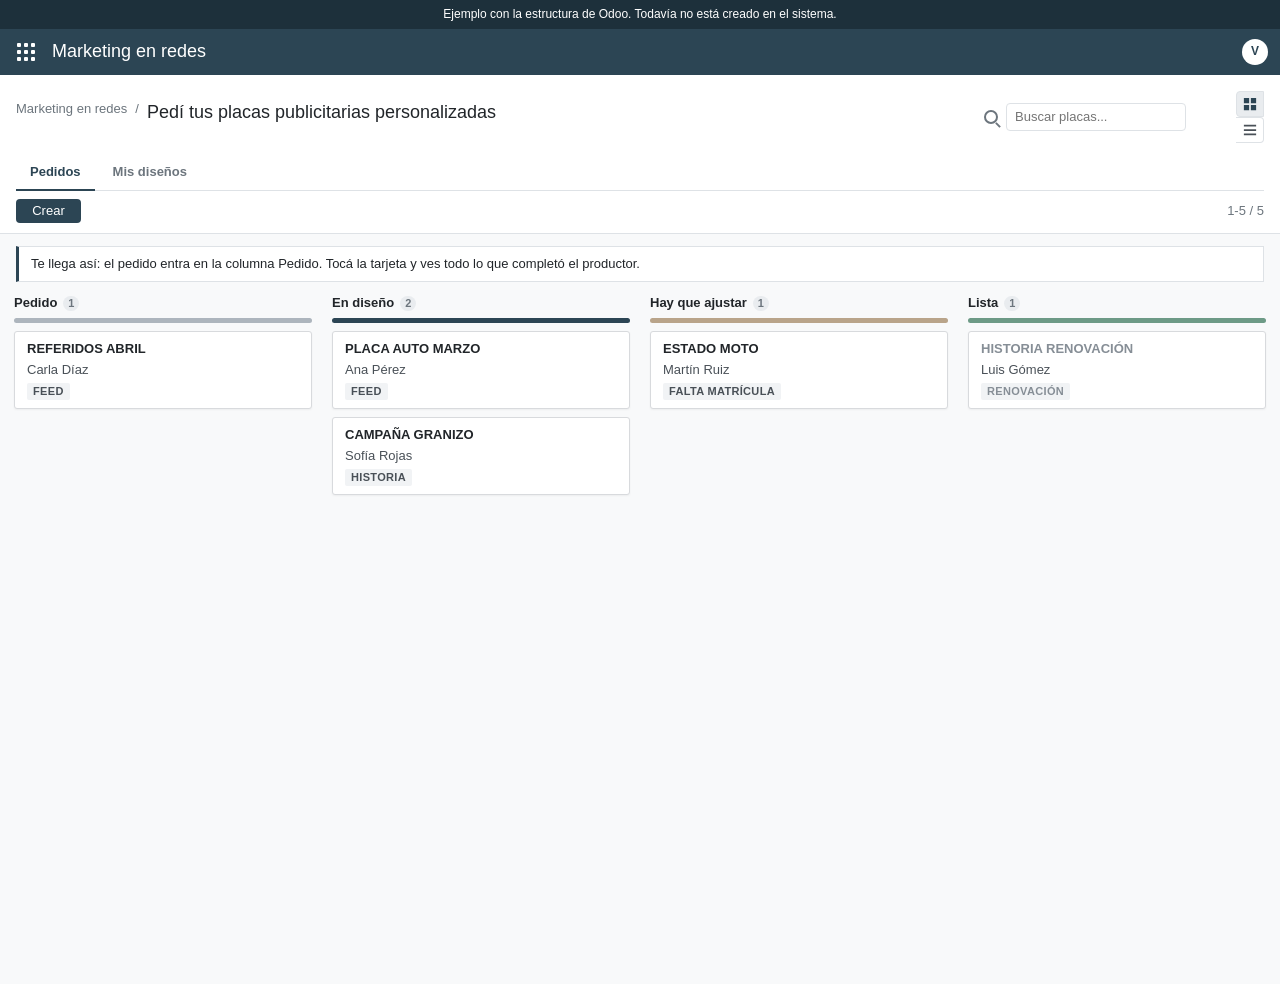
==== index.html @ d7e1f1b5 "Permite buscar una palabra y ver las placas de ese seguro." ====
<!DOCTYPE html>
<html lang="es">
<head>
  <meta charset="utf-8">
  <meta name="viewport" content="width=device-width, initial-scale=1">
  <title>Pedí tus placas publicitarias personalizadas</title>
  <meta name="description" content="Ejemplo de Marketing en redes con la estructura de Odoo.">
  <meta name="theme-color" content="#2c4554">
  <link rel="stylesheet" href="styles.css">
</head>
<body>
  <p class="example-note">Ejemplo con la estructura de Odoo. Todavía no está creado en el sistema.</p>

  <div class="o_web_client">
    <header class="o_main_navbar">
      <button type="button" class="o_menu_toggle" aria-label="Aplicaciones">
        <i></i><i></i><i></i><i></i><i></i><i></i><i></i><i></i><i></i>
      </button>
      <span class="o_menu_brand">Marketing en redes</span>
      <span class="o_navbar_spacer"></span>
      <span class="o_user" title="Victoria Quiroga">V</span>
    </header>

    <div class="o_action_manager">
      <div class="o_action o_view_controller">
        <div class="o_control_panel">
          <div class="o_cp_top">
            <ol class="breadcrumb">
              <li>Marketing en redes</li>
              <li class="active" id="breadcrumb-actual">Pedí tus placas publicitarias personalizadas</li>
            </ol>
            <div class="o_cp_searchview" id="busqueda">
              <span class="o_search_icon" aria-hidden="true"></span>
              <input type="search" id="buscar" placeholder="Buscar placas..." aria-label="Buscar placas">
              <div class="o_cp_switch_buttons" id="vistas" role="tablist" aria-label="Vistas">
                <button type="button" class="is-active" id="ver-kanban" aria-label="Kanban" title="Kanban">
                  <svg viewBox="0 0 16 16" aria-hidden="true"><path d="M1 1h6v6H1zM9 1h6v6H9zM1 9h6v6H1zM9 9h6v6H9z"/></svg>
                </button>
                <button type="button" id="ver-lista" aria-label="Lista" title="Lista">
                  <svg viewBox="0 0 16 16" aria-hidden="true"><path d="M1 2h14v2H1zM1 7h14v2H1zM1 12h14v2H1z"/></svg>
                </button>
              </div>
            </div>
          </div>
          <div class="o_cp_tabs" role="tablist" aria-label="Secciones">
            <button type="button" class="is-active" id="pestana-pedidos" role="tab" aria-selected="true">Pedidos</button>
            <button type="button" id="pestana-disenos" role="tab" aria-selected="false">Mis diseños</button>
          </div>
          <div class="o_cp_bottom">
            <div class="o_cp_bottom_left">
              <div class="o_cp_buttons">
                <button type="button" class="btn btn-primary o-kanban-button-new" id="crear" accesskey="c" title="Crear registro">Crear</button>
                <button type="button" class="btn btn-primary" id="subir" hidden>Subir imagen</button>
                <input type="file" id="archivo-diseno" accept="image/*" multiple hidden>
                <button type="button" class="btn btn-primary" id="guardar" hidden disabled>Guardar</button>
                <button type="button" class="btn btn-primary" id="tomar" hidden>Tomar pedido</button>
                <button type="button" class="btn btn-primary" id="a-lista" hidden>Pasar a lista</button>
                <button type="button" class="btn btn-secondary" id="a-ajustar" hidden>Hay que ajustar</button>
                <button type="button" class="btn btn-secondary" id="a-diseno" hidden>Volver a En diseño</button>
                <button type="button" class="btn btn-secondary" id="volver" hidden>Volver</button>
                <button type="button" class="btn btn-secondary" id="descartar" hidden>Descartar</button>
              </div>
            </div>
            <div class="o_cp_pager" id="pager">1-5 / 5</div>
          </div>
        </div>

        <div class="o_content">
          <p class="llegada" id="aviso">Te llega así: el pedido entra en la columna Pedido. Tocá la tarjeta y ves todo lo que completó el productor.</p>
          <div class="o_kanban_view o_kanban_small_column o_kanban_grouped" id="tablero">
            <section class="o_kanban_group">
              <header class="o_kanban_header">
                <div class="o_column_title">Pedido <span class="o_kanban_counter" data-count="pedido">1</span></div>
                <div class="o_kanban_progressbar" aria-hidden="true"><i class="is-todo"></i></div>
              </header>
              <div class="o_kanban_column_content" id="col-pedido">
                <article class="oe_kanban_color_0 oe_kanban_card oe_kanban_global_click o_kanban_record" tabindex="0" data-estado="Pedido">
                  <strong class="o_kanban_record_title">Referidos abril</strong>
                  <span class="o_kanban_record_subtitle">Carla Díaz</span>
                  <span class="badge">Feed</span>
                </article>
              </div>
            </section>

            <section class="o_kanban_group">
              <header class="o_kanban_header">
                <div class="o_column_title">En diseño <span class="o_kanban_counter">2</span></div>
                <div class="o_kanban_progressbar" aria-hidden="true"><i class="is-doing"></i></div>
              </header>
              <div class="o_kanban_column_content" id="col-diseno">
                <article class="oe_kanban_color_0 oe_kanban_card oe_kanban_global_click o_kanban_record" tabindex="0" data-estado="En diseño">
                  <strong class="o_kanban_record_title">Placa auto marzo</strong>
                  <span class="o_kanban_record_subtitle">Ana Pérez</span>
                  <span class="badge">Feed</span>
                </article>
                <article class="oe_kanban_color_0 oe_kanban_card oe_kanban_global_click o_kanban_record" tabindex="0" data-estado="En diseño">
                  <strong class="o_kanban_record_title">Campaña granizo</strong>
                  <span class="o_kanban_record_subtitle">Sofía Rojas</span>
                  <span class="badge">Historia</span>
                </article>
              </div>
            </section>

            <section class="o_kanban_group">
              <header class="o_kanban_header">
                <div class="o_column_title">Hay que ajustar <span class="o_kanban_counter">1</span></div>
                <div class="o_kanban_progressbar" aria-hidden="true"><i class="is-wait"></i></div>
              </header>
              <div class="o_kanban_column_content" id="col-ajustar">
                <article class="oe_kanban_color_0 oe_kanban_card oe_kanban_global_click o_kanban_record" tabindex="0" data-estado="Hay que ajustar">
                  <strong class="o_kanban_record_title">Estado moto</strong>
                  <span class="o_kanban_record_subtitle">Martín Ruiz</span>
                  <span class="badge">Falta matrícula</span>
                </article>
              </div>
            </section>

            <section class="o_kanban_group">
              <header class="o_kanban_header">
                <div class="o_column_title">Lista <span class="o_kanban_counter">1</span></div>
                <div class="o_kanban_progressbar" aria-hidden="true"><i class="is-done"></i></div>
              </header>
              <div class="o_kanban_column_content" id="col-lista">
                <article class="oe_kanban_color_0 oe_kanban_card oe_kanban_global_click o_kanban_record oe_kanban_card_muted" tabindex="0" data-estado="Lista">
                  <strong class="o_kanban_record_title">Historia renovación</strong>
                  <span class="o_kanban_record_subtitle">Luis Gómez</span>
                  <span class="badge">Renovación</span>
                </article>
              </div>
            </section>
          </div>

          <div class="o_list_view" id="lista" hidden>
            <table>
              <thead>
                <tr>
                  <th>Placa</th>
                  <th>Productor</th>
                  <th>Detalle</th>
                  <th>Estado</th>
                </tr>
              </thead>
              <tbody id="lista-cuerpo"></tbody>
            </table>
          </div>

          <article class="o_form_view" id="recibido" hidden>
            <div class="o_form_sheet_bg">
              <div class="o_form_statusbar" id="recibido-estado">
                <span data-paso="Pedido">Pedido</span>
                <span data-paso="En diseño">En diseño</span>
                <span data-paso="Hay que ajustar">Hay que ajustar</span>
                <span data-paso="Lista">Lista</span>
              </div>
              <div class="o_form_sheet">
                <p class="oe_kicker">Te llegó este pedido</p>
                <h1 class="oe_title" id="recibido-titulo"></h1>
                <p class="llegada-nota" id="recibido-nota"></p>
                <dl class="brief" id="recibido-datos"></dl>
              </div>
              <div class="o_chatter">
                <strong>Comunicate al privado</strong>
                <p>Victoria Quiroga, Community Manager. Celular: +54 9 261 217-4132.</p>
                <a class="btn btn-whatsapp" href="https://wa.me/5492612174132?text=Hola%20Victoria%2C%20te%20escribo%20por%20una%20placa%20publicitaria." target="_blank" rel="noopener">Escribir por WhatsApp</a>
              </div>
            </div>
          </article>

          <form class="o_form_view" id="cuestionario" hidden>
            <div class="o_form_sheet_bg">
              <div class="o_form_statusbar">
                <span class="is-current">Pedido</span>
                <span>En diseño</span>
                <span>Hay que ajustar</span>
                <span>Lista</span>
              </div>
              <div class="o_form_sheet">
                <p class="oe_kicker">Nuevo</p>
                <h1 class="oe_title">Pedí tus placas publicitarias personalizadas</h1>
                <div class="pedido-layout">
                  <div class="pedido-preguntas o_group" id="pasos-previos">
                    <div class="paso" id="paso-nombre">
                      <label>
                        ¿Cómo te llamás?
                        <input name="nombre" type="text" class="o_input" placeholder="Nombre y apellido">
                      </label>
                    </div>
                    <div class="paso" id="paso-camino" hidden>
                      <fieldset>
                        <legend>¿Qué querés hacer?</legend>
                        <label class="o_radio"><input type="radio" name="camino" value="Pedir"> Pedir una placa nueva</label>
                        <label class="o_radio"><input type="radio" name="camino" value="Armar"> Armar una con un modelo ya aprobado</label>
                      </fieldset>
                    </div>
                    <div class="paso" id="paso-ramo" hidden>
                      <label>
                        ¿De qué seguro se trata?
                        <select name="ramo" class="o_input">
                          <option value="">Elegí uno</option>
                          <option>Auto</option>
                          <option>Moto</option>
                          <option>Hogar</option>
                          <option>Vida</option>
                          <option>Comercio</option>
                          <option>Referidos</option>
                        </select>
                      </label>
                    </div>
                    <div class="paso" id="paso-fecha" hidden>
                      <label>
                        ¿Para qué fecha la necesitás?
                        <input name="fecha" type="date" class="o_input">
                      </label>
                    </div>
                  </div>

                  <aside class="pedido-plantillas" id="paso-placa">
                    <fieldset>
                      <legend>Plantillas de placas que más piden</legend>
                      <p class="hint" id="plantillas-bloqueo">Respondé las preguntas de la izquierda y se habilitan.</p>
                      <p class="hint" id="plantillas-lista" hidden>Elegí una. Después te preguntamos qué decir y el formato.</p>
                      <div class="plantillas is-locked" id="plantillas">
                        <label class="plantilla plantilla-sola">
                          <input type="radio" name="placa" value="Ofertas" disabled>
                          <span class="plantilla-copy"><strong>Ofertas</strong><small>Promo o campaña con fecha.</small></span>
                        </label>
                        <label class="plantilla plantilla-sola">
                          <input type="radio" name="placa" value="Renovación" disabled>
                          <span class="plantilla-copy"><strong>Renovación</strong><small>La póliza está por vencer.</small></span>
                        </label>
                        <label class="plantilla plantilla-sola">
                          <input type="radio" name="placa" value="Clientes con una sola póliza" disabled>
                          <span class="plantilla-copy"><strong>Clientes con una sola póliza</strong><small>Para ofrecer otra cobertura.</small></span>
                        </label>
                        <label class="plantilla plantilla-sola">
                          <input type="radio" name="placa" value="Ex clientes" disabled>
                          <span class="plantilla-copy"><strong>Ex clientes</strong><small>Para volver a escribirles.</small></span>
                        </label>
                        <label class="plantilla plantilla-sola">
                          <input type="radio" name="placa" value="Campañas por el clima" disabled>
                          <span class="plantilla-copy"><strong>Campañas por el clima</strong><small>Granizo, viento o temporada.</small></span>
                        </label>
                        <label class="plantilla plantilla-sola">
                          <input type="radio" name="placa" value="Referidos" disabled>
                          <span class="plantilla-copy"><strong>Referidos</strong><small>Para que te recomienden.</small></span>
                        </label>
                        <label class="plantilla plantilla-sola">
                          <input type="radio" name="placa" value="Presentación del productor" disabled>
                          <span class="plantilla-copy"><strong>Presentación del productor</strong><small>Para decir quién sos.</small></span>
                        </label>
                        <label class="plantilla plantilla-sola">
                          <input type="radio" name="placa" value="Otras" disabled>
                          <span class="plantilla-copy"><strong>Otras</strong><small>Si la placa es distinta, contame cuál.</small></span>
                        </label>
                        <label class="plantilla-otra" id="campo-placa-otra" hidden>
                          ¿Cuál?
                          <input name="placa-otra" type="text" class="o_input" placeholder="La placa que necesitás" disabled>
                        </label>
                      </div>
                    </fieldset>
                  </aside>

                  <div class="pedido-preguntas o_group" id="pasos-siguientes">
                    <div class="paso" id="paso-mensaje" hidden>
                      <p class="recomendado" id="guia-mensaje"></p>
                      <label>
                        ¿Qué querés decir en la placa?
                        <textarea name="mensaje" class="o_input" rows="3" placeholder="El mensaje, con tus palabras"></textarea>
                      </label>
                    </div>
                    <div class="paso" id="paso-formato" hidden>
                      <label>
                        ¿En qué formato la necesitás?
                        <select name="formato" class="o_input">
                          <option value="">Elegí uno</option>
                          <option value="Feed">Feed</option>
                          <option value="Historia">Historia</option>
                          <option value="Estado de WhatsApp">Estado de WhatsApp</option>
                        </select>
                      </label>
                      <p class="recomendado" id="guia-formato"></p>
                    </div>
                    <div class="paso" id="paso-colores" hidden>
                      <fieldset>
                        <legend>Colores</legend>
                        <p class="hint">Elegí los colores. Podés marcar más de uno.</p>
                        <div class="swatches">
                          <label class="swatch"><input type="checkbox" name="color" value="Negro" data-hex="#1c1c1c"><i style="background:#1c1c1c"></i><span>Negro</span></label>
                          <label class="swatch"><input type="checkbox" name="color" value="Grafito" data-hex="#4d4d4d"><i style="background:#4d4d4d"></i><span>Grafito</span></label>
                          <label class="swatch"><input type="checkbox" name="color" value="Gris" data-hex="#7a7a7a"><i style="background:#7a7a7a"></i><span>Gris</span></label>
                          <label class="swatch"><input type="checkbox" name="color" value="Gris claro" data-hex="#bdbdbd"><i style="background:#bdbdbd"></i><span>Gris claro</span></label>
                          <label class="swatch"><input type="checkbox" name="color" value="Hueso" data-hex="#efeae3"><i style="background:#efeae3"></i><span>Hueso</span></label>
                          <label class="swatch"><input type="checkbox" name="color" value="Blanco" data-hex="#ffffff"><i class="is-light" style="background:#ffffff"></i><span>Blanco</span></label>
                          <label class="swatch"><input type="checkbox" name="color" value="Arena" data-hex="#d4c4a8"><i style="background:#d4c4a8"></i><span>Arena</span></label>
                          <label class="swatch"><input type="checkbox" name="color" value="Bordó" data-hex="#7a4550"><i style="background:#7a4550"></i><span>Bordó</span></label>
                          <label class="swatch"><input type="checkbox" name="color" value="Terracota" data-hex="#c48778"><i style="background:#c48778"></i><span>Terracota</span></label>
                          <label class="swatch"><input type="checkbox" name="color" value="Verde" data-hex="#3e6b5a"><i style="background:#3e6b5a"></i><span>Verde</span></label>
                          <label class="swatch"><input type="checkbox" name="color" value="Verde gris" data-hex="#7fa396"><i style="background:#7fa396"></i><span>Verde gris</span></label>
                          <label class="swatch"><input type="checkbox" name="color" value="Acero" data-hex="#6f8fa3"><i style="background:#6f8fa3"></i><span>Acero</span></label>
                          <label class="swatch"><input type="checkbox" name="color" value="Azul" data-hex="#2f5270"><i style="background:#2f5270"></i><span>Azul</span></label>
                          <label class="swatch"><input type="checkbox" name="color" value="Marino" data-hex="#1c3344"><i style="background:#1c3344"></i><span>Marino</span></label>
                          <label class="swatch"><input type="checkbox" name="color" value="Rojo" data-hex="#e23b32"><i style="background:#e23b32"></i><span>Rojo</span></label>
                          <label class="swatch"><input type="checkbox" name="color" value="Naranja" data-hex="#f26b1d"><i style="background:#f26b1d"></i><span>Naranja</span></label>
                          <label class="swatch"><input type="checkbox" name="color" value="Amarillo" data-hex="#f5c400"><i class="is-light" style="background:#f5c400"></i><span>Amarillo</span></label>
                          <label class="swatch"><input type="checkbox" name="color" value="Verde vivo" data-hex="#19a463"><i style="background:#19a463"></i><span>Verde vivo</span></label>
                          <label class="swatch"><input type="checkbox" name="color" value="Celeste" data-hex="#19b4e0"><i style="background:#19b4e0"></i><span>Celeste</span></label>
                          <label class="swatch"><input type="checkbox" name="color" value="Azul vivo" data-hex="#2f62f6"><i style="background:#2f62f6"></i><span>Azul vivo</span></label>
                          <label class="swatch"><input type="checkbox" name="color" value="Fucsia" data-hex="#e21878"><i style="background:#e21878"></i><span>Fucsia</span></label>
                        </div>
                      </fieldset>
                    </div>
                    <div class="paso" id="paso-compania" hidden>
                      <fieldset>
                        <legend>¿Querés que aparezca una compañía de seguros?</legend>
                        <label class="o_radio"><input type="radio" name="compania" value="no"> No. Solo BQB y mis datos</label>
                        <label class="o_radio"><input type="radio" name="compania" value="si"> Sí, una compañía en particular</label>
                      </fieldset>
                      <div class="pair" id="campo-compania" hidden>
                        <label>
                          ¿Cuál compañía?
                          <input name="compania-nombre" type="text" class="o_input" placeholder="El nombre, tal como querés que figure">
                        </label>
                        <label>
                          ¿Cómo tiene que aparecer?
                          <select name="compania-modo" class="o_input">
                            <option value="">Elegí uno</option>
                            <option>Solo el nombre</option>
                            <option>El logo, si lo tenemos</option>
                            <option>Nombre y logo</option>
                          </select>
                        </label>
                      </div>
                    </div>
                    <div class="paso" id="paso-falta" hidden>
                      <fieldset>
                        <legend>¿Qué no puede faltar?</legend>
                        <p class="hint">El logo de BQB va en todas las placas.</p>
                        <div class="checks">
                          <label class="o_radio"><input type="checkbox" name="falta" value="Mi nombre"> Mi nombre</label>
                          <label class="o_radio"><input type="checkbox" name="falta" value="Mi teléfono"> Mi teléfono</label>
                          <label class="o_radio"><input type="checkbox" name="falta" value="Mi matrícula"> Mi matrícula</label>
                          <label class="o_radio"><input type="checkbox" name="falta" value="Logo de BQB" checked disabled> Logo de BQB</label>
                          <label class="o_radio"><input type="checkbox" name="falta" value="Fecha límite"> Una fecha límite</label>
                        </div>
                      </fieldset>
                    </div>
                    <div class="paso" id="paso-preferencias" hidden>
                      <label>
                        Preferencias
                        <textarea name="preferencias" class="o_input" rows="4" placeholder="Tono (cercano o formal), si querés tu foto, para quién es la placa y qué no querés que diga."></textarea>
                      </label>
                    </div>
                    <div class="paso" id="paso-matricula" hidden>
                      <label>
                        Matrícula
                        <input name="matricula" type="text" class="o_input">
                      </label>
                    </div>
                    <div class="paso" id="paso-telefono" hidden>
                      <label>
                        Teléfono
                        <input name="telefono" type="tel" class="o_input">
                      </label>
                    </div>
                  </div>
                </div>
              </div>
              <div class="o_chatter">
                <strong>Comunicate al privado</strong>
                <p>Victoria Quiroga, Community Manager. Celular: +54 9 261 217-4132.</p>
                <a class="btn btn-whatsapp" href="https://wa.me/5492612174132?text=Hola%20Victoria%2C%20te%20escribo%20por%20una%20placa%20publicitaria." target="_blank" rel="noopener">Escribir por WhatsApp</a>
              </div>
            </div>
          </form>

          <section id="vista-disenos" hidden>
            <p class="llegada">Buscá una palabra, por ejemplo auto, y ves las placas de ese seguro. Subir imágenes queda solo para Victoria Quiroga.</p>
            <p class="disenos-vacio" id="disenos-vacio" hidden>Todavía no subiste diseños.</p>
            <p class="disenos-vacio" id="disenos-nada" hidden>No hay placas con esa palabra.</p>
            <div class="disenos" id="disenos">
              <article class="diseno" data-tema="Auto">
                <div class="diseno-muestra" aria-hidden="true"><span>Auto</span></div>
                <p>Renová tu póliza</p>
                <span class="badge">Auto</span>
              </article>
              <article class="diseno" data-tema="Auto">
                <div class="diseno-muestra" aria-hidden="true"><span>Auto</span></div>
                <p>Cobertura del auto</p>
                <span class="badge">Auto</span>
              </article>
              <article class="diseno" data-tema="Auto">
                <div class="diseno-muestra" aria-hidden="true"><span>Auto</span></div>
                <p>Promo marzo</p>
                <span class="badge">Auto</span>
              </article>
              <article class="diseno" data-tema="Moto">
                <div class="diseno-muestra is-moto" aria-hidden="true"><span>Moto</span></div>
                <p>Moto urbana</p>
                <span class="badge">Moto</span>
              </article>
              <article class="diseno" data-tema="Hogar">
                <div class="diseno-muestra is-hogar" aria-hidden="true"><span>Hogar</span></div>
                <p>Tranquilidad en casa</p>
                <span class="badge">Hogar</span>
              </article>
            </div>
          </section>
        </div>
      </div>
    </div>
  </div>

<script>
const tablero = document.getElementById("tablero");
const lista = document.getElementById("lista");
const form = document.getElementById("cuestionario");
const crear = document.getElementById("crear");
const guardar = document.getElementById("guardar");
const descartar = document.getElementById("descartar");
const busqueda = document.getElementById("busqueda");
const breadcrumb = document.getElementById("breadcrumb-actual");
const pager = document.getElementById("pager");
const campoCompania = document.getElementById("campo-compania");
const plantillas = document.getElementById("plantillas");
const guiaMensaje = document.getElementById("guia-mensaje");
const guiaFormato = document.getElementById("guia-formato");
const ordenPasos = ["nombre", "camino", "ramo", "fecha", "placa", "mensaje", "formato", "colores", "compania", "falta", "preferencias", "matricula", "telefono"];
const guias = {
  "Ofertas": {
    formato: "Feed",
    porque: "Una promo con fecha se lee mejor en el feed.",
    decir: "La oferta, hasta cuándo, y qué tiene que hacer la persona."
  },
  "Renovación": {
    formato: "Feed",
    porque: "Queda en el perfil y se puede compartir.",
    decir: "Que la póliza está por vencer y que te escriban para renovarla."
  },
  "Clientes con una sola póliza": {
    formato: "Historia",
    porque: "Es un mensaje directo, para gente que ya te conoce.",
    decir: "Qué otra cobertura les podés sumar, en una frase."
  },
  "Ex clientes": {
    formato: "Historia",
    porque: "Es para volver a escribirles, no para dejarla fija en el perfil.",
    decir: "Por qué les escribís de nuevo y qué pueden hacer."
  },
  "Campañas por el clima": {
    formato: "Historia",
    porque: "El clima es de un momento. La historia dura un día.",
    decir: "Qué está pasando y qué cubre el seguro."
  },
  "Referidos": {
    formato: "Historia",
    porque: "Se la pueden reenviar a otra persona.",
    decir: "Pediles que te recomienden y cómo tiene que escribirte esa persona."
  },
  "Presentación del productor": {
    formato: "Feed",
    porque: "Queda fija en el perfil para quien te busca.",
    decir: "Quién sos, qué seguros asesorás y cómo te contactan."
  },
  "Otras": {
    formato: "",
    porque: "",
    decir: "Contame qué placa es y qué tiene que decir."
  }
};
const recibido = document.getElementById("recibido");
const tomar = document.getElementById("tomar");
const aLista = document.getElementById("a-lista");
const aAjustar = document.getElementById("a-ajustar");
const aDiseno = document.getElementById("a-diseno");
const volver = document.getElementById("volver");
const aviso = document.getElementById("aviso");
const vistaDisenos = document.getElementById("vista-disenos");
const disenos = document.getElementById("disenos");
const disenosVacio = document.getElementById("disenos-vacio");
const disenosNada = document.getElementById("disenos-nada");
const buscar = document.getElementById("buscar");
const vistas = document.getElementById("vistas");
const subir = document.getElementById("subir");
const archivoDiseno = document.getElementById("archivo-diseno");
const pestanaPedidos = document.getElementById("pestana-pedidos");
const pestanaDisenos = document.getElementById("pestana-disenos");
const puedeSubir = true;
let pestanaActual = "pedidos";
let tarjetaAbierta = null;

const fichas = {
  "Referidos abril": {
    titulo: "Referidos abril",
    nombre: "Carla Díaz",
    camino: "Pedir",
    formato: "Feed",
    ramo: "Referidos",
    fecha: "15/04/2026",
    mensaje: "Si conocés a alguien que necesite un seguro, recomendame. Que se note que lo atiendo yo.",
    placa: "Referidos",
    colores: [{ nombre: "Verde", hex: "#3e6b5a" }, { nombre: "Verde gris", hex: "#7fa396" }, { nombre: "Hueso", hex: "#efeae3" }],
    compania: "No. Solo BQB y sus datos",
    falta: "Su nombre, su teléfono y el logo de BQB",
    preferencias: "Tono cercano. Sin foto. Es para clientes que pueden referir a otra persona.",
    matricula: "Matrícula de ejemplo",
    telefono: "261 555-0101",
    estado: "Pedido"
  },
  "Placa auto marzo": {
    titulo: "Placa auto marzo",
    nombre: "Ana Pérez",
    camino: "Pedir",
    formato: "Feed",
    ramo: "Auto",
    fecha: "20/03/2026",
    mensaje: "Tu auto, con alguien que te asesora.",
    placa: "Renovación",
    colores: [{ nombre: "Marino", hex: "#1c3344" }, { nombre: "Azul", hex: "#2f5270" }, { nombre: "Blanco", hex: "#ffffff" }],
    compania: "No. Solo BQB y sus datos",
    falta: "Su nombre y el logo de BQB",
    preferencias: "Tono formal. Para clientes que renuevan el auto.",
    matricula: "Matrícula de ejemplo",
    telefono: "261 555-0102",
    estado: "En diseño"
  },
  "Campaña granizo": {
    titulo: "Campaña granizo",
    nombre: "Sofía Rojas",
    camino: "Armar",
    formato: "Historia",
    modelo: "Campañas por el clima",
    placa: "Campañas por el clima",
    fecha: "01/11/2026",
    colores: [{ nombre: "Acero", hex: "#6f8fa3" }, { nombre: "Gris claro", hex: "#bdbdbd" }],
    compania: "No. Solo BQB y sus datos",
    falta: "Su teléfono",
    preferencias: "Que se entienda el granizo, sin asustar.",
    matricula: "Matrícula de ejemplo",
    telefono: "261 555-0103",
    estado: "En diseño"
  },
  "Estado moto": {
    titulo: "Estado moto",
    nombre: "Martín Ruiz",
    camino: "Pedir",
    formato: "Estado de WhatsApp",
    ramo: "Moto",
    fecha: "10/05/2026",
    mensaje: "Tu moto también se asegura.",
    placa: "Ofertas",
    colores: [{ nombre: "Arena", hex: "#d4c4a8" }],
    compania: "No. Solo BQB y sus datos",
    falta: "Falta la matrícula",
    preferencias: "Para el estado de WhatsApp. Todavía no pasó la matrícula.",
    matricula: "",
    telefono: "261 555-0104",
    estado: "Hay que ajustar"
  },
  "Historia renovación": {
    titulo: "Historia renovación",
    nombre: "Luis Gómez",
    camino: "Armar",
    formato: "Historia",
    modelo: "Renovación",
    placa: "Renovación",
    fecha: "02/06/2026",
    colores: [{ nombre: "Verde", hex: "#3e6b5a" }],
    compania: "No. Solo BQB y sus datos",
    falta: "Su nombre y su matrícula",
    preferencias: "Ya está lista para que la publique.",
    matricula: "Matrícula de ejemplo",
    telefono: "261 555-0105",
    estado: "Lista"
  }
};

function fichaDe(card) {
  if (card.dataset.ficha) return JSON.parse(card.dataset.ficha);
  const titulo = card.querySelector(".o_kanban_record_title").textContent;
  return fichas[titulo];
}

function placaElegida() {
  return form.querySelector('input[name="placa"]:checked');
}

function nombrePlaca() {
  const placa = placaElegida();
  if (!placa) return "";
  if (placa.value !== "Otras") return placa.value;
  const detalle = form.elements["placa-otra"].value.trim();
  return detalle ? "Otras: " + detalle : "";
}

function pasoListo(id) {
  if (id === "nombre") return form.elements.nombre.value.trim();
  if (id === "camino") return form.elements.camino.value;
  if (id === "ramo") return form.elements.ramo.value;
  if (id === "fecha") return form.elements.fecha.value;
  if (id === "placa") return nombrePlaca();
  if (id === "mensaje") return form.elements.mensaje.value.trim();
  if (id === "formato") return form.elements.formato.value;
  if (id === "colores") return form.querySelector('input[name="color"]:checked');
  if (id === "compania") {
    const valor = form.elements.compania.value;
    if (valor === "no") return true;
    if (valor === "si") return form.elements["compania-nombre"].value.trim() && form.elements["compania-modo"].value;
    return false;
  }
  if (id === "falta") return form.querySelector('input[name="falta"]:checked');
  if (id === "preferencias") return form.elements.preferencias.value.trim();
  if (id === "matricula") return form.elements.matricula.value.trim();
  if (id === "telefono") return form.elements.telefono.value.trim();
  return false;
}

function formularioCompleto() {
  return ordenPasos.every(pasoListo);
}

function esTexto(origen) {
  if (!origen) return false;
  if (origen.tagName === "TEXTAREA") return true;
  return origen.tagName === "INPUT" && origen.type !== "radio" && origen.type !== "checkbox";
}

function syncGuia() {
  const placa = placaElegida();
  const guia = placa ? guias[placa.value] : null;
  [...form.elements.formato.options].forEach((opcion) => {
    if (!opcion.value) return;
    opcion.textContent = guia && opcion.value === guia.formato ? opcion.value + " (recomendado)" : opcion.value;
  });
  if (guia && placa.value === "Otras") guiaMensaje.textContent = guia.decir;
  else guiaMensaje.textContent = guia ? "En " + placa.value + " conviene decir: " + guia.decir : "";
  guiaFormato.textContent = guia && guia.formato ? "Recomendamos " + guia.formato + ". " + guia.porque : "";
}

function syncPasos(evento) {
  let abierto = true;
  const origen = evento && evento.target;
  let puedeEnfocar = origen && origen.type !== "checkbox" && !esTexto(origen);
  ordenPasos.forEach((id) => {
    if (id === "placa") {
      const bloqueada = !abierto;
      plantillas.classList.toggle("is-locked", bloqueada);
      form.querySelectorAll('input[name="placa"]').forEach((input) => {
        input.disabled = bloqueada;
      });
      const campoOtra = document.getElementById("campo-placa-otra");
      const otra = form.elements["placa-otra"];
      otra.disabled = bloqueada;
      const esOtra = !bloqueada && placaElegida() && placaElegida().value === "Otras";
      const otraOculta = campoOtra.hidden;
      campoOtra.hidden = !esOtra;
      if (esOtra && otraOculta && origen && origen.name === "placa") otra.focus();
      document.getElementById("plantillas-bloqueo").hidden = !bloqueada;
      document.getElementById("plantillas-lista").hidden = bloqueada;
      if (abierto && !pasoListo("placa")) abierto = false;
      return;
    }
    if (id === "formato") return;
    const nodo = document.getElementById("paso-" + id);
    const estabaOculto = nodo.hidden;
    nodo.hidden = !abierto;
    if (id === "mensaje") document.getElementById("paso-formato").hidden = !abierto;
    if (abierto && estabaOculto && puedeEnfocar) {
      const campo = nodo.querySelector("input:not(:disabled), select, textarea");
      if (campo) campo.focus();
      puedeEnfocar = false;
    }
    const listo = id === "mensaje" ? pasoListo("mensaje") && pasoListo("formato") : pasoListo(id);
    if (abierto && !listo) abierto = false;
  });
  guardar.disabled = !formularioCompleto();
  syncCompania(puedeEnfocar);
  syncGuia();
}

function syncCompania(enfocar) {
  const visible = !document.getElementById("paso-compania").hidden;
  const pide = visible && form.elements.compania.value === "si";
  const estabaOculto = campoCompania.hidden;
  campoCompania.hidden = !pide;
  if (pide && estabaOculto && enfocar) form.elements["compania-nombre"].focus();
}

function contarColumnas() {
  document.querySelectorAll(".o_kanban_group").forEach((group) => {
    group.querySelector(".o_kanban_counter").textContent = String(group.querySelectorAll(".o_kanban_record:not([hidden])").length);
  });
}

function abrirRecibido(card) {
  const ficha = fichaDe(card);
  if (!ficha) return;
  tarjetaAbierta = card;
  tablero.hidden = true;
  lista.hidden = true;
  form.hidden = true;
  recibido.hidden = false;
  aviso.hidden = true;
  busqueda.hidden = true;
  crear.hidden = true;
  guardar.hidden = true;
  descartar.hidden = true;
  volver.hidden = false;
  mostrarAcciones(ficha.estado);
  breadcrumb.textContent = ficha.titulo;
  pager.hidden = true;

  document.getElementById("recibido-titulo").textContent = ficha.titulo;
  document.getElementById("recibido-nota").textContent = ficha.nombre + " lo envió. Quedó en " + ficha.estado + ".";
  document.querySelectorAll("#recibido-estado span").forEach((paso) => {
    paso.classList.toggle("is-current", paso.dataset.paso === ficha.estado);
  });

  const datos = document.getElementById("recibido-datos");
  datos.replaceChildren();
  const filas = [
    ["Productor", ficha.nombre],
    ["Camino", ficha.camino === "Armar" ? "Armar con un modelo" : "Pedir una placa nueva"],
    ["Modelo", ficha.modelo],
    ["Seguro", ficha.ramo],
    ["Formato", ficha.formato],
    ["Formato recomendado", ficha.formatoRecomendado],
    ["Para cuándo", ficha.fecha],
    ["Plantilla de placa", ficha.placa],
    ["Mensaje", ficha.mensaje],
    ["Compañía", ficha.compania],
    ["Cómo aparece", ficha.companiaModo],
    ["No puede faltar", ficha.falta],
    ["Preferencias", ficha.preferencias],
    ["Matrícula", ficha.matricula],
    ["Teléfono", ficha.telefono]
  ];
  filas.forEach(([titulo, valor]) => {
    if (!valor) return;
    const dt = document.createElement("dt");
    dt.textContent = titulo;
    const dd = document.createElement("dd");
    dd.textContent = valor;
    datos.append(dt, dd);
  });
  if (ficha.colores && ficha.colores.length) {
    const dt = document.createElement("dt");
    dt.textContent = "Colores";
    const dd = document.createElement("dd");
    const dots = document.createElement("span");
    dots.className = "brief-dots";
    ficha.colores.forEach((color) => {
      const punto = document.createElement("i");
      punto.style.background = color.hex;
      punto.title = color.nombre;
      const nombre = document.createElement("span");
      nombre.textContent = color.nombre;
      dots.append(punto, nombre);
    });
    dd.append(dots);
    datos.append(dt, dd);
  }
}

function mostrarAcciones(estado) {
  tomar.hidden = estado !== "Pedido";
  aAjustar.hidden = estado !== "En diseño";
  aLista.hidden = estado !== "En diseño" && estado !== "Hay que ajustar";
  aDiseno.hidden = estado !== "Hay que ajustar";
}

function moverTarjeta(estado, columnaId, mensaje) {
  if (!tarjetaAbierta) return;
  const ficha = fichaDe(tarjetaAbierta);
  ficha.estado = estado;
  tarjetaAbierta.dataset.estado = estado;
  tarjetaAbierta.dataset.ficha = JSON.stringify(ficha);
  tarjetaAbierta.classList.toggle("oe_kanban_card_muted", estado === "Lista");
  document.getElementById(columnaId).prepend(tarjetaAbierta);
  contarColumnas();
  aviso.textContent = mensaje;
  cerrarRecibido();
}

function cerrarRecibido() {
  recibido.hidden = true;
  aviso.hidden = false;
  volver.hidden = true;
  mostrarAcciones("");
  tarjetaAbierta = null;
  cerrarCuestionario();
}

function abrirCuestionario() {
  tablero.hidden = true;
  lista.hidden = true;
  recibido.hidden = true;
  aviso.hidden = true;
  form.hidden = false;
  busqueda.hidden = true;
  crear.hidden = true;
  guardar.hidden = false;
  descartar.hidden = false;
  breadcrumb.textContent = "Nuevo";
  pager.hidden = true;
  syncPasos();
  form.elements.nombre.focus();
}

function textoBusqueda() {
  return buscar.value.trim().toLocaleLowerCase("es");
}

function ponerQuitar(tarjeta) {
  if (!puedeSubir || tarjeta.querySelector(".btn")) return;
  const quitar = document.createElement("button");
  quitar.type = "button";
  quitar.className = "btn btn-secondary";
  quitar.textContent = "Quitar";
  quitar.addEventListener("click", () => {
    const imagen = tarjeta.querySelector("img");
    if (imagen && imagen.src.startsWith("blob:")) URL.revokeObjectURL(imagen.src);
    tarjeta.remove();
    filtrarDisenos();
  });
  tarjeta.append(quitar);
}

function filtrarDisenos() {
  const consulta = textoBusqueda();
  let visibles = 0;
  [...disenos.children].forEach((tarjeta) => {
    const tema = tarjeta.dataset.tema || "";
    const titulo = tarjeta.querySelector("p") ? tarjeta.querySelector("p").textContent : "";
    const coincide = !consulta || (tema + " " + titulo).toLocaleLowerCase("es").includes(consulta);
    tarjeta.hidden = !coincide;
    if (coincide) visibles += 1;
  });
  const hay = disenos.children.length > 0;
  disenosVacio.hidden = hay;
  disenosNada.hidden = !consulta || !hay || visibles > 0;
}

function filtrarPedidos() {
  const consulta = textoBusqueda();
  document.querySelectorAll(".o_kanban_record").forEach((tarjeta) => {
    tarjeta.hidden = Boolean(consulta) && !tarjeta.textContent.toLocaleLowerCase("es").includes(consulta);
  });
  contarColumnas();
  pintarPager();
  if (!lista.hidden) mostrarLista();
}

function filtrar() {
  filtrarDisenos();
  filtrarPedidos();
}

function agregarDisenos(archivos) {
  [...archivos].forEach((archivo) => {
    if (!archivo.type.startsWith("image/")) return;
    const url = URL.createObjectURL(archivo);
    const tarjeta = document.createElement("article");
    tarjeta.className = "diseno";
    tarjeta.dataset.tema = "Auto";
    const imagen = document.createElement("img");
    imagen.src = url;
    imagen.alt = archivo.name;
    const titulo = document.createElement("p");
    titulo.textContent = archivo.name.replace(/\.[^.]+$/, "");
    const tema = document.createElement("select");
    tema.className = "o_input diseno-tema";
    ["Auto", "Moto", "Hogar", "Vida", "Comercio", "Referidos"].forEach((opcion) => {
      const item = document.createElement("option");
      item.value = opcion;
      item.textContent = opcion;
      tema.append(item);
    });
    tema.value = "Auto";
    tema.addEventListener("change", () => {
      tarjeta.dataset.tema = tema.value;
      tarjeta.querySelector(".badge").textContent = tema.value;
      filtrarDisenos();
    });
    const etiqueta = document.createElement("span");
    etiqueta.className = "badge";
    etiqueta.textContent = "Auto";
    tarjeta.append(imagen, titulo, tema, etiqueta);
    ponerQuitar(tarjeta);
    disenos.prepend(tarjeta);
  });
  filtrarDisenos();
}

function mostrarPestana(nombre) {
  const pedidos = nombre === "pedidos";
  pestanaActual = nombre;
  pestanaPedidos.classList.toggle("is-active", pedidos);
  pestanaDisenos.classList.toggle("is-active", !pedidos);
  pestanaPedidos.setAttribute("aria-selected", String(pedidos));
  pestanaDisenos.setAttribute("aria-selected", String(!pedidos));
  vistaDisenos.hidden = pedidos;
  subir.hidden = pedidos || !puedeSubir;
  if (pedidos) {
    cerrarRecibido();
    return;
  }
  tablero.hidden = true;
  lista.hidden = true;
  form.hidden = true;
  recibido.hidden = true;
  aviso.hidden = true;
  busqueda.hidden = false;
  vistas.hidden = true;
  crear.hidden = true;
  guardar.hidden = true;
  descartar.hidden = true;
  mostrarAcciones("");
  volver.hidden = true;
  pager.hidden = true;
  breadcrumb.textContent = "Mis diseños";
  buscar.focus();
}

function mostrarKanban() {
  lista.hidden = true;
  tablero.hidden = false;
  document.getElementById("ver-kanban").classList.add("is-active");
  document.getElementById("ver-lista").classList.remove("is-active");
}

function cerrarCuestionario() {
  form.hidden = true;
  aviso.hidden = false;
  busqueda.hidden = false;
  vistas.hidden = false;
  crear.hidden = false;
  guardar.hidden = true;
  descartar.hidden = true;
  breadcrumb.textContent = "Pedí tus placas publicitarias personalizadas";
  pager.hidden = false;
  mostrarKanban();
}

function totalTickets() {
  return document.querySelectorAll(".o_kanban_record:not([hidden])").length;
}

function pintarPager() {
  const total = totalTickets();
  pager.textContent = total ? "1-" + total + " / " + total : "0 / 0";
}

function mostrarLista() {
  const cuerpo = document.getElementById("lista-cuerpo");
  cuerpo.replaceChildren();
  document.querySelectorAll(".o_kanban_record:not([hidden])").forEach((card) => {
    const fila = document.createElement("tr");
    [".o_kanban_record_title", ".o_kanban_record_subtitle", ".badge"].forEach((selector) => {
      const celda = document.createElement("td");
      celda.textContent = card.querySelector(selector).textContent;
      fila.append(celda);
    });
    const estado = document.createElement("td");
    estado.textContent = card.dataset.estado;
    fila.append(estado);
    cuerpo.append(fila);
  });
  tablero.hidden = true;
  lista.hidden = false;
  document.getElementById("ver-lista").classList.add("is-active");
  document.getElementById("ver-kanban").classList.remove("is-active");
}

tablero.addEventListener("click", (event) => {
  const card = event.target.closest(".o_kanban_record");
  if (card) abrirRecibido(card);
});
volver.addEventListener("click", cerrarRecibido);
tomar.addEventListener("click", () => {
  const ficha = tarjetaAbierta ? fichaDe(tarjetaAbierta) : null;
  if (!ficha) return;
  moverTarjeta("En diseño", "col-diseno", "Tomaste el pedido de " + ficha.nombre + ". Pasó a En diseño.");
});
aAjustar.addEventListener("click", () => {
  const ficha = tarjetaAbierta ? fichaDe(tarjetaAbierta) : null;
  if (!ficha) return;
  moverTarjeta("Hay que ajustar", "col-ajustar", "El pedido de " + ficha.nombre + " pasó a Hay que ajustar.");
});
aLista.addEventListener("click", () => {
  const ficha = tarjetaAbierta ? fichaDe(tarjetaAbierta) : null;
  if (!ficha) return;
  moverTarjeta("Lista", "col-lista", "El pedido de " + ficha.nombre + " pasó a Lista.");
});
aDiseno.addEventListener("click", () => {
  const ficha = tarjetaAbierta ? fichaDe(tarjetaAbierta) : null;
  if (!ficha) return;
  moverTarjeta("En diseño", "col-diseno", "El pedido de " + ficha.nombre + " volvió a En diseño.");
});
crear.addEventListener("click", abrirCuestionario);
guardar.addEventListener("click", () => form.requestSubmit());
descartar.addEventListener("click", () => {
  form.reset();
  syncPasos();
  cerrarCuestionario();
});
document.getElementById("ver-kanban").addEventListener("click", () => {
  if (pestanaActual !== "pedidos" || !form.hidden) return;
  mostrarKanban();
});
document.getElementById("ver-lista").addEventListener("click", () => {
  if (pestanaActual !== "pedidos" || !form.hidden) return;
  mostrarLista();
});
pestanaPedidos.addEventListener("click", () => {
  if (pestanaActual !== "pedidos") mostrarPestana("pedidos");
});
pestanaDisenos.addEventListener("click", () => mostrarPestana("disenos"));
document.querySelectorAll("#disenos .diseno").forEach(ponerQuitar);
buscar.addEventListener("input", filtrar);
subir.addEventListener("click", () => archivoDiseno.click());
archivoDiseno.addEventListener("change", () => {
  agregarDisenos(archivoDiseno.files);
  archivoDiseno.value = "";
});
form.addEventListener("input", syncPasos);
form.addEventListener("change", syncPasos);
form.addEventListener("submit", (event) => {
  event.preventDefault();
  if (!formularioCompleto()) {
    syncPasos();
    return;
  }
  const data = new FormData(form);
  const titulo = data.get("camino") === "Armar" ? data.get("modelo") : data.get("ramo");
  const ticket = document.createElement("article");
  ticket.className = "oe_kanban_color_0 oe_kanban_card oe_kanban_global_click o_kanban_record";
  ticket.tabIndex = 0;
  ticket.dataset.estado = "Pedido";

  const strong = document.createElement("strong");
  strong.className = "o_kanban_record_title";
  strong.textContent = String(titulo);
  const who = document.createElement("span");
  who.className = "o_kanban_record_subtitle";
  who.textContent = String(data.get("nombre"));
  const tag = document.createElement("span");
  tag.className = "badge";
  tag.textContent = String(data.get("formato"));

  ticket.append(strong, who, tag);
  const colores = [...form.querySelectorAll('input[name="color"]:checked')].map((input) => ({
    nombre: input.value,
    hex: input.dataset.hex
  }));
  const falta = [...form.querySelectorAll('input[name="falta"]:checked')].map((input) => input.value);
  const fecha = String(data.get("fecha") || "");
  const partes = fecha.split("-");
  ticket.dataset.ficha = JSON.stringify({
    titulo: String(titulo),
    nombre: String(data.get("nombre")),
    camino: String(data.get("camino")),
    formato: String(data.get("formato")),
    formatoRecomendado: (guias[data.get("placa")] || {}).formato || "",
    ramo: String(data.get("ramo") || ""),
    modelo: data.get("camino") === "Armar" ? nombrePlaca() : "",
    fecha: partes.length === 3 ? partes[2] + "/" + partes[1] + "/" + partes[0] : fecha,
    mensaje: String(data.get("mensaje") || ""),
    colores: colores,
    compania: data.get("compania") === "si" ? String(data.get("compania-nombre") || "") : "No. Solo BQB y sus datos",
    companiaModo: data.get("compania") === "si" ? String(data.get("compania-modo") || "") : "",
    falta: falta.join(", "),
    placa: nombrePlaca(),
    preferencias: String(data.get("preferencias") || ""),
    matricula: String(data.get("matricula") || ""),
    telefono: String(data.get("telefono") || ""),
    estado: "Pedido"
  });

  document.getElementById("col-pedido").prepend(ticket);
  contarColumnas();
  pintarPager();
  aviso.textContent = "Te llegó el pedido de " + data.get("nombre") + ". Está en Pedido. Tocá la tarjeta para verlo completo.";
  form.reset();
  syncPasos();
  cerrarCuestionario();
});
</script>
</body>
</html>
---- styles.css ----
:root {
  --odoo: #2c4554;
  --odoo-dark: #1d303b;
  --ink: #212529;
  --muted: #6c757d;
  --line: #dee2e6;
  --bg: #f8f9fa;
  --font: "Lucida Grande", Helvetica, Verdana, Arial, sans-serif;
}

* { box-sizing: border-box; }

body {
  margin: 0;
  background: #f0eeee;
  color: var(--ink);
  font-family: var(--font);
  font-size: 13px;
  line-height: 1.4;
}

button, input, select, textarea { font: inherit; }

.example-note {
  margin: 0;
  padding: 6px 12px;
  background: var(--odoo-dark);
  color: #fff;
  font-size: 12px;
  text-align: center;
}

.o_main_navbar {
  display: flex;
  align-items: center;
  gap: 12px;
  height: 46px;
  padding: 0 12px;
  background: var(--odoo);
  color: #fff;
}

.o_menu_toggle {
  display: grid;
  grid-template-columns: repeat(3, 4px);
  gap: 3px;
  width: 28px;
  height: 28px;
  padding: 5px;
  border: 0;
  background: transparent;
}

.o_menu_toggle i { width: 4px; height: 4px; border-radius: 1px; background: #fff; }

.o_menu_brand { font-size: 18px; font-weight: 500; }
.o_navbar_spacer { flex: 1; }

.o_user {
  display: grid;
  place-items: center;
  width: 26px;
  height: 26px;
  border-radius: 50%;
  background: #fff;
  color: var(--odoo);
  font-size: 12px;
  font-weight: 700;
}

.o_control_panel {
  padding: 8px 16px 10px;
  background: #fff;
  border-bottom: 1px solid var(--line);
}

.o_cp_top, .o_cp_bottom, .o_cp_searchview, .o_cp_buttons {
  display: flex;
  align-items: center;
}

.o_cp_buttons { flex-wrap: wrap; gap: 6px; }

.o_cp_top, .o_cp_bottom { justify-content: space-between; gap: 12px; }

.breadcrumb {
  display: flex;
  flex-wrap: wrap;
  gap: 8px;
  margin: 0;
  padding: 0;
  list-style: none;
  color: var(--muted);
}

.breadcrumb li:not(:last-child)::after { content: "/"; margin-left: 8px; }
.breadcrumb .active { color: var(--ink); font-size: 18px; font-weight: 500; }

.o_cp_searchview { gap: 8px; min-width: min(100%, 280px); margin-top: 8px; }

.o_search_icon {
  width: 14px;
  height: 14px;
  border: 2px solid var(--muted);
  border-radius: 50%;
  position: relative;
}

.o_search_icon::after {
  content: "";
  position: absolute;
  right: -5px;
  bottom: -4px;
  width: 6px;
  height: 2px;
  background: var(--muted);
  transform: rotate(45deg);
}

.o_cp_searchview input {
  width: 180px;
  height: 28px;
  padding: 0 8px;
  border: 1px solid var(--line);
  border-radius: 4px;
}

.o_cp_switch_buttons { margin-left: auto; }

.o_cp_switch_buttons button {
  display: grid;
  place-items: center;
  width: 28px;
  height: 26px;
  padding: 0;
  border: 1px solid var(--line);
  background: #fff;
  color: #495057;
  cursor: pointer;
}

.o_cp_switch_buttons button svg { width: 14px; height: 14px; fill: currentColor; }
.o_cp_switch_buttons button:first-child { border-radius: 4px 0 0 4px; }
.o_cp_switch_buttons button:last-child { border-radius: 0 4px 4px 0; border-left: 0; }
.o_cp_switch_buttons button.is-active { background: #e9ecef; color: var(--odoo); }

.o_cp_tabs {
  display: flex;
  gap: 4px;
  margin-top: 12px;
  border-bottom: 1px solid var(--line);
}

.o_cp_tabs button {
  margin-bottom: -1px;
  padding: 8px 14px;
  border: 0;
  border-bottom: 2px solid transparent;
  background: transparent;
  color: var(--muted);
  font-weight: 600;
  cursor: pointer;
}

.o_cp_tabs button.is-active { color: var(--odoo); border-bottom-color: var(--odoo); }

.o_cp_bottom { margin-top: 8px; }

.disenos {
  display: grid;
  grid-template-columns: repeat(auto-fill, minmax(180px, 1fr));
  gap: 12px;
  margin: 0 8px;
}

.diseno {
  display: grid;
  align-content: start;
  background: #fff;
  border: 1px solid var(--line);
  border-radius: 4px;
  overflow: hidden;
}

.diseno img {
  display: block;
  width: 100%;
  height: 140px;
  object-fit: cover;
  background: #f4f7f8;
}

.diseno-muestra {
  display: grid;
  place-items: center;
  width: 100%;
  height: 140px;
  background: #1c3344;
  color: #fff;
  font-weight: 700;
  letter-spacing: 0.06em;
  text-transform: uppercase;
}

.diseno-muestra.is-moto { background: #3e6b5a; }
.diseno-muestra.is-hogar { background: #7a4550; }
.diseno-tema { margin: 8px 10px 0; }
.diseno p { margin: 8px 10px 0; font-weight: 600; word-break: break-word; }
.diseno .badge { margin: 8px 10px 0; }
.diseno .btn { justify-self: start; margin: 8px 10px 10px; }
.disenos-vacio { margin: 8px 16px 16px; color: var(--muted); }

.btn {
  height: 24px;
  padding: 0 10px;
  border: 1px solid transparent;
  border-radius: 4px;
  font-size: 13px;
  line-height: 22px;
  cursor: pointer;
  text-decoration: none;
}

.btn-primary { background: var(--odoo); color: #fff; }
.btn-primary:hover { background: var(--odoo-dark); }
.btn:disabled, .btn:disabled:hover { opacity: 0.45; cursor: default; }
.btn-secondary { background: #fff; color: var(--ink); border-color: #ced4da; }
.o-kanban-button-new { min-width: 65px; }
.o_cp_pager { color: var(--muted); white-space: nowrap; }

.o_content {
  min-height: calc(100vh - 150px);
  padding: 12px 8px 24px;
  background: var(--bg);
}

.llegada {
  margin: 0 8px 12px;
  padding: 8px 12px;
  background: #fff;
  border: 1px solid var(--line);
  border-left: 3px solid var(--odoo);
  color: var(--ink);
}

.o_kanban_record { cursor: pointer; }

.llegada-nota { margin: 0 0 16px; color: var(--muted); }

.brief {
  display: grid;
  grid-template-columns: 180px 1fr;
  gap: 10px 16px;
  margin: 0;
}

.brief dt { color: var(--muted); font-weight: 600; }
.brief dd { margin: 0; }

.brief-dots { display: flex; flex-wrap: wrap; gap: 8px; align-items: center; }
.brief-dots i {
  width: 22px;
  height: 22px;
  border-radius: 50%;
  border: 1px solid rgba(0, 0, 0, 0.12);
}
.brief-dots span { margin-right: 8px; }

.o_kanban_view {
  display: flex;
  gap: 8px;
  align-items: flex-start;
  overflow-x: auto;
}

.o_kanban_group { flex: 1 0 260px; max-width: 360px; padding: 0 6px; }

.o_column_title {
  display: flex;
  align-items: center;
  gap: 6px;
  margin-bottom: 6px;
  font-weight: 700;
}

.o_kanban_counter {
  min-width: 16px;
  padding: 0 5px;
  border-radius: 10px;
  background: #e9ecef;
  color: var(--muted);
  font-size: 11px;
  font-weight: 600;
  text-align: center;
}

.o_kanban_progressbar {
  height: 5px;
  margin-bottom: 8px;
  overflow: hidden;
  border-radius: 4px;
  background: #e9ecef;
}

.o_kanban_progressbar i { display: block; width: 100%; height: 100%; }
.is-todo { background: #adb5bd; }
.is-doing { background: var(--odoo); }
.is-wait { background: #b9a48a; }
.is-done { background: #6d9a86; }

.o_kanban_record {
  display: grid;
  align-content: center;
  gap: 2px;
  min-height: 78px;
  margin-bottom: 8px;
  padding: 8px 12px;
  background: #fff;
  border: 1px solid #d8dadd;
  border-radius: 3px;
  box-shadow: 0 1px 2px rgba(0, 0, 0, 0.05);
}

.o_kanban_record_title { font-size: 13px; font-weight: 700; text-transform: uppercase; }
.o_kanban_record_subtitle { color: #495057; }

.badge {
  justify-self: start;
  margin-top: 2px;
  padding: 1px 6px;
  border-radius: 2px;
  background: #f1f3f5;
  color: #495057;
  font-size: 11px;
  font-weight: 700;
  letter-spacing: 0.03em;
  text-transform: uppercase;
}

.oe_kanban_card_muted,
.oe_kanban_card_muted .badge { color: #868e96; }

.o_list_view { margin: 0 8px; background: #fff; border: 1px solid var(--line); }
.o_list_view table { width: 100%; border-collapse: collapse; }
.o_list_view th, .o_list_view td { padding: 8px 12px; border-bottom: 1px solid var(--line); text-align: left; }
.o_list_view th { background: #f8f9fa; font-weight: 600; }
.o_list_view tr:hover td { background: #f4f7f8; }

.o_form_sheet_bg { padding: 16px 16px 32px; }

.o_form_statusbar {
  display: flex;
  justify-content: flex-end;
  max-width: 1140px;
  margin: 0 auto 8px;
}

.o_form_statusbar span {
  padding: 4px 14px;
  background: #fff;
  border: 1px solid #ced4da;
  border-left-width: 0;
  color: var(--muted);
}

.o_form_statusbar span:first-child { border-left-width: 1px; border-radius: 4px 0 0 4px; }
.o_form_statusbar span:last-child { border-radius: 0 4px 4px 0; }
.o_form_statusbar .is-current { background: var(--odoo); border-color: var(--odoo); color: #fff; }

.o_form_sheet {
  max-width: 1140px;
  margin: 0 auto;
  padding: 24px 32px 28px;
  background: #fff;
  border: 1px solid #d8dadd;
  box-shadow: 0 4px 20px rgba(0, 0, 0, 0.05);
}

.oe_kicker { margin: 0; color: var(--muted); font-size: 12px; letter-spacing: 0.08em; text-transform: uppercase; }

.oe_title {
  margin: 4px 0 18px;
  font-size: 26px;
  font-weight: 500;
  line-height: 1.15;
}

.o_group { display: grid; grid-template-columns: 1fr 1fr; gap: 4px 32px; }
.o_full { grid-column: 1 / -1; }

.pedido-layout {
  display: grid;
  grid-template-columns: minmax(0, 1fr) 300px;
  grid-template-areas:
    "previos plantillas"
    "siguientes plantillas";
  gap: 8px 28px;
  align-items: start;
}

.pedido-preguntas.o_group { grid-template-columns: 1fr; align-content: start; }
#pasos-previos { grid-area: previos; }
#pasos-siguientes { grid-area: siguientes; }

.pedido-plantillas {
  grid-area: plantillas;
  position: sticky;
  top: 8px;
  padding-left: 20px;
  border-left: 1px solid var(--line);
}

.plantillas.is-locked { opacity: 0.4; }
.recomendado {
  margin: 12px 0 0;
  padding: 8px 10px;
  background: #f4f7f8;
  border-left: 3px solid var(--odoo);
  color: var(--ink);
}
.recomendado:empty { display: none; }

.o_group label, .o_group legend {
  display: block;
  margin-top: 10px;
  color: #495057;
  font-weight: 600;
}

.o_input {
  display: block;
  width: 100%;
  margin-top: 4px;
  padding: 4px 0;
  border: 0;
  border-bottom: 1px solid #ced4da;
  border-radius: 0;
  background: transparent;
  color: var(--ink);
}

.o_input:focus { outline: 0; border-bottom-color: var(--odoo); }
fieldset { margin: 8px 0 0; padding: 0; border: 0; min-width: 0; }

.o_radio {
  display: flex;
  align-items: center;
  gap: 8px;
  margin-top: 6px;
  font-weight: 500;
  color: var(--ink);
}

.o_radio input { width: auto; margin: 0; accent-color: var(--odoo); }
.o_radio:has(input:disabled) { cursor: default; }
.o_radio input:disabled { accent-color: var(--odoo); opacity: 1; }
.checks { display: flex; flex-wrap: wrap; gap: 0 18px; }
.hint { margin: 4px 0 0; color: var(--muted); font-size: 12px; font-weight: 500; }

.plantillas { display: grid; gap: 8px; margin-top: 12px; }

.plantilla {
  display: grid !important;
  grid-template-columns: 16px 1fr auto;
  align-items: center;
  gap: 12px;
  margin: 0;
  padding: 8px 10px;
  border: 1px solid var(--line);
  border-radius: 4px;
  font-weight: 500 !important;
  cursor: pointer;
}

.plantilla input { margin: 0; accent-color: var(--odoo); }
.plantilla-copy { display: grid; }
.plantilla-copy strong { color: var(--ink); }
.plantilla-copy small { color: var(--muted); font-weight: 500; }
.plantilla:has(input:checked) { border-color: var(--odoo); background: #f4f7f8; }
.plantilla-sola { grid-template-columns: 16px 1fr; }
.plantilla-otra { display: block; margin: 4px 2px 0; color: #495057; font-weight: 600; }

.swatches {
  display: grid;
  grid-template-columns: repeat(7, 36px);
  gap: 14px 16px;
  margin-top: 12px;
}

.swatch { position: relative; display: grid; justify-items: center; margin: 0; cursor: pointer; }

.swatch span {
  position: absolute;
  width: 1px;
  height: 1px;
  overflow: hidden;
  clip: rect(0 0 0 0);
}

.swatch input { position: absolute; width: 1px; height: 1px; opacity: 0; }

.swatch i {
  display: block;
  width: 36px;
  height: 36px;
  border-radius: 50%;
  border: 1px solid rgba(0, 0, 0, 0.08);
  box-shadow: inset 0 -2px 0 rgba(0, 0, 0, 0.08);
}

.swatch i.is-light { border-color: #c8c8c8; }
.swatch:has(input:checked) i { outline: 2px solid var(--ink); outline-offset: 3px; }
.swatch:has(input:focus-visible) i { outline: 2px solid var(--odoo); outline-offset: 3px; }

.pair { display: grid; gap: 12px 32px; }
.pair[hidden] { display: none; }

.o_chatter {
  max-width: 1140px;
  margin: 16px auto 0;
  padding: 16px;
  background: #fff;
  border: 1px solid var(--line);
}

.o_chatter p { margin: 6px 0 0; color: var(--muted); }

.btn-whatsapp {
  display: inline-block;
  height: auto;
  margin-top: 10px;
  padding: 6px 12px;
  background: #1f8f4e;
  color: #fff;
  font-weight: 600;
  line-height: 1.3;
}

.btn-whatsapp:hover { background: #187743; }

[hidden] { display: none !important; }

@media (min-width: 800px) {
  .pair { grid-template-columns: 1fr 1fr; }
}

@media (max-width: 800px) {
  .brief { grid-template-columns: 1fr; gap: 2px 0; }
  .brief dt { margin-top: 10px; }
  .o_cp_top { align-items: flex-start; flex-direction: column; }
  .o_group { grid-template-columns: 1fr; }
  .pedido-layout {
    grid-template-columns: 1fr;
    grid-template-areas:
      "previos"
      "plantillas"
      "siguientes";
  }
  .pedido-plantillas { position: static; padding-left: 0; border-left: 0; border-top: 1px solid var(--line); padding-top: 8px; }
  .oe_title { font-size: 22px; }
  .o_form_statusbar { flex-wrap: wrap; justify-content: flex-start; }
  .swatches { grid-template-columns: repeat(7, 32px); gap: 12px; }
  .swatch i { width: 32px; height: 32px; }
}
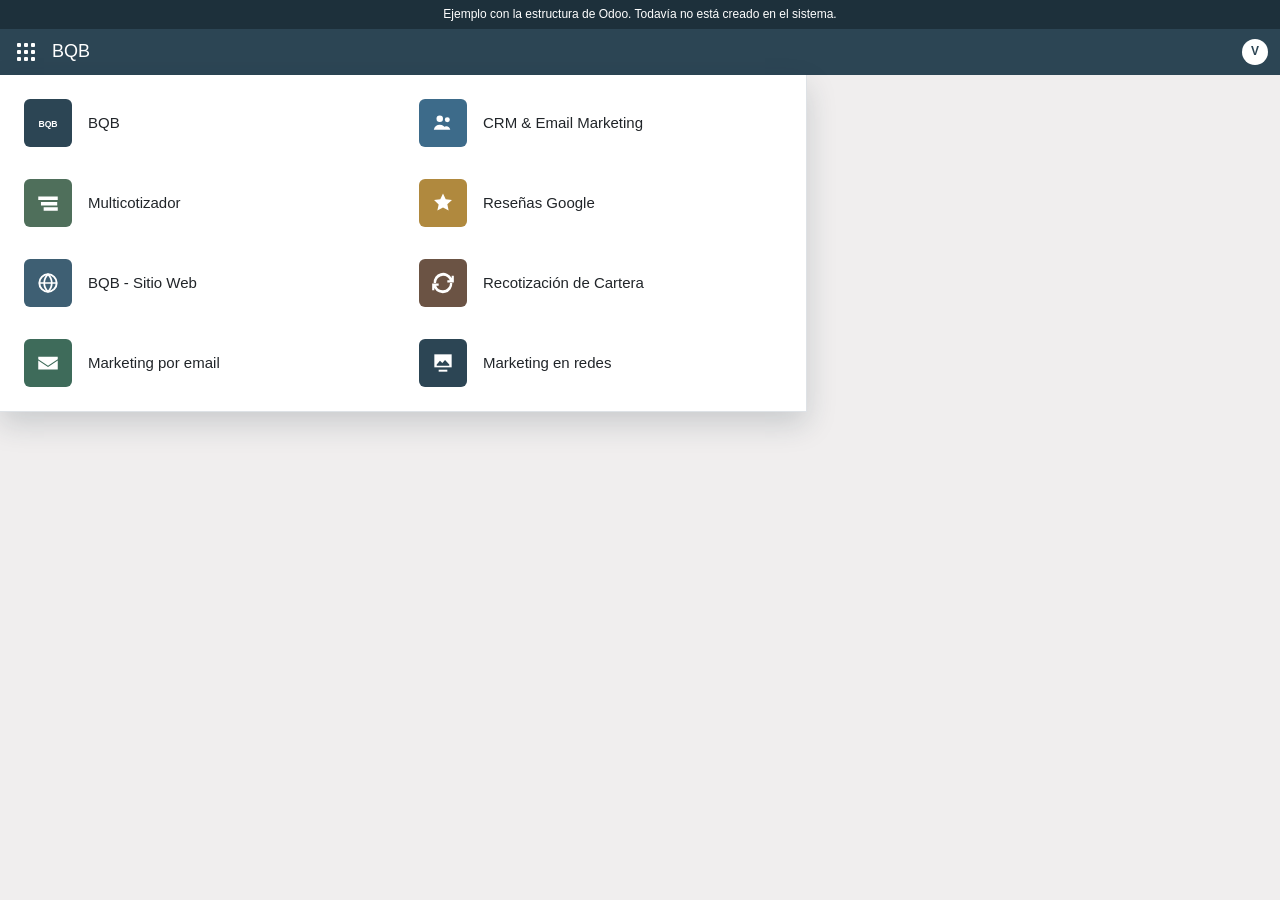
==== commit b9374e96: "Agrega el portal principal con el menú de aplicaciones de Odoo." ====
--- a/index.html
+++ b/index.html
@@ -3,8 +3,8 @@
 <head>
   <meta charset="utf-8">
   <meta name="viewport" content="width=device-width, initial-scale=1">
-  <title>Pedí tus placas publicitarias personalizadas</title>
-  <meta name="description" content="Ejemplo de Marketing en redes con la estructura de Odoo.">
+  <title>BQB</title>
+  <meta name="description" content="Portal principal de BQB, con la estructura del menú de aplicaciones de Odoo.">
   <meta name="theme-color" content="#2c4554">
   <link rel="stylesheet" href="styles.css">
 </head>
@@ -13,1077 +13,34 @@
 
   <div class="o_web_client">
     <header class="o_main_navbar">
-      <button type="button" class="o_menu_toggle" aria-label="Aplicaciones">
-        <i></i><i></i><i></i><i></i><i></i><i></i><i></i><i></i><i></i>
-      </button>
-      <span class="o_menu_brand">Marketing en redes</span>
+      <div class="o-dropdown dropdown o-dropdown--no-caret o_navbar_apps_menu show">
+        <button type="button" class="o_menu_toggle" aria-label="Aplicaciones" aria-expanded="true" aria-controls="apps-menu">
+          <i></i><i></i><i></i><i></i><i></i><i></i><i></i><i></i><i></i>
+        </button>
+        <div class="o-dropdown--menu dropdown-menu d-block o-popper-position o-popper-position--bs" id="apps-menu" role="menu">
+          <span class="dropdown-item o_app" role="none"><a role="menuitem" href="#" data-odoo="BQB"><span class="o_app_icon" style="background:#2c4554"><svg viewBox="0 0 24 24" aria-hidden="true"><text x="12" y="16" text-anchor="middle" fill="#fff" font-size="8" font-family="Arial, sans-serif" font-weight="700">BQB</text></svg></span>BQB</a></span>
+          <span class="dropdown-item o_app" role="none"><a role="menuitem" href="#" data-odoo="CRM &amp; Email Marketing"><span class="o_app_icon" style="background:#3d6b8a"><svg viewBox="0 0 24 24" aria-hidden="true"><circle cx="9" cy="8" r="3" fill="#fff"/><circle cx="16" cy="9" r="2.3" fill="#fff"/><path fill="#fff" d="M3.5 18.2c.6-3 2.8-4.6 5.5-4.6s4.9 1.6 5.5 4.6H3.5zm8.2 0c.2-2 1.5-3.2 3.4-3.2 1.9 0 3.2 1.2 3.6 3.2h-7z"/></svg></span>CRM &amp; Email Marketing</a></span>
+          <span class="dropdown-item o_app" role="none"><a role="menuitem" href="#" data-odoo="Multicotizador"><span class="o_app_icon" style="background:#4f6f5b"><svg viewBox="0 0 24 24" aria-hidden="true"><path fill="#fff" d="M3 6h18v3.2H3zM5.5 11h15v3.2h-15zM8 16h13v3.2H8z"/></svg></span>Multicotizador</a></span>
+          <span class="dropdown-item o_app" role="none"><a role="menuitem" href="#" data-odoo="Reseñas Google"><span class="o_app_icon" style="background:#b0893e"><svg viewBox="0 0 24 24" aria-hidden="true"><path fill="#fff" d="M12 3.2 14.5 8.6l5.8.7-4.3 3.9 1.2 5.7L12 16.2 6.8 19l1.2-5.7L3.7 9.3l5.8-.7z"/></svg></span>Reseñas Google</a></span>
+          <span class="dropdown-item o_app" role="none"><a role="menuitem" href="#" data-odoo="BQB - Sitio Web"><span class="o_app_icon" style="background:#3e5f73"><svg viewBox="0 0 24 24" aria-hidden="true"><circle cx="12" cy="12" r="8" fill="none" stroke="#fff" stroke-width="1.8"/><path fill="none" stroke="#fff" stroke-width="1.6" d="M4 12h16M12 4c2.3 2.2 3.5 4.9 3.5 8s-1.2 5.8-3.5 8c-2.3-2.2-3.5-4.9-3.5-8s1.2-5.8 3.5-8z"/></svg></span>BQB - Sitio Web</a></span>
+          <span class="dropdown-item o_app" role="none"><a role="menuitem" href="#" data-odoo="Recotización de Cartera"><span class="o_app_icon" style="background:#6b5344"><svg viewBox="0 0 24 24" aria-hidden="true"><path fill="#fff" d="M12 5.2a6.8 6.8 0 0 1 6.3 4.3H16v2h6V5.4h-2v2A8.8 8.8 0 0 0 3.4 12h2.1A6.8 6.8 0 0 1 12 5.2zm0 13.6a6.8 6.8 0 0 1-6.3-4.3H8v-2H2v6.1h2v-2A8.8 8.8 0 0 0 20.6 12h-2.1a6.8 6.8 0 0 1-6.5 6.8z"/></svg></span>Recotización de Cartera</a></span>
+          <span class="dropdown-item o_app" role="none"><a role="menuitem" href="#" data-odoo="Marketing por email"><span class="o_app_icon" style="background:#3e6b5a"><svg viewBox="0 0 24 24" aria-hidden="true"><path fill="#fff" d="M3 6.2h18v2.4L12 14.6 3 8.6z"/><path fill="#fff" d="M3 9.8V18h18V9.8l-9 6z"/></svg></span>Marketing por email</a></span>
+          <span class="dropdown-item o_app" role="none"><a role="menuitem" href="redes.html"><span class="o_app_icon" style="background:#2c4554"><svg viewBox="0 0 24 24" aria-hidden="true"><path fill="#fff" d="M4 4h16v12H4z"/><path fill="#2c4554" d="M6.2 13.4 9.2 10l2.2 2.1 2.5-2.8 3.9 4.1v1.2H6.2z"/><path fill="#fff" d="M8 18.2h8V20H8z"/></svg></span>Marketing en redes</a></span>
+          <p class="apps-nota" id="apps-nota" hidden></p>
+        </div>
+      </div>
+      <span class="o_menu_brand">BQB</span>
       <span class="o_navbar_spacer"></span>
       <span class="o_user" title="Victoria Quiroga">V</span>
     </header>
 
     <div class="o_action_manager">
-      <div class="o_action o_view_controller">
-        <div class="o_control_panel">
-          <div class="o_cp_top">
-            <ol class="breadcrumb">
-              <li>Marketing en redes</li>
-              <li class="active" id="breadcrumb-actual">Pedí tus placas publicitarias personalizadas</li>
-            </ol>
-            <div class="o_cp_searchview" id="busqueda">
-              <span class="o_search_icon" aria-hidden="true"></span>
-              <input type="search" id="buscar" placeholder="Buscar placas..." aria-label="Buscar placas">
-              <div class="o_cp_switch_buttons" id="vistas" role="tablist" aria-label="Vistas">
-                <button type="button" class="is-active" id="ver-kanban" aria-label="Kanban" title="Kanban">
-                  <svg viewBox="0 0 16 16" aria-hidden="true"><path d="M1 1h6v6H1zM9 1h6v6H9zM1 9h6v6H1zM9 9h6v6H9z"/></svg>
-                </button>
-                <button type="button" id="ver-lista" aria-label="Lista" title="Lista">
-                  <svg viewBox="0 0 16 16" aria-hidden="true"><path d="M1 2h14v2H1zM1 7h14v2H1zM1 12h14v2H1z"/></svg>
-                </button>
-              </div>
-            </div>
-          </div>
-          <div class="o_cp_tabs" role="tablist" aria-label="Secciones">
-            <button type="button" class="is-active" id="pestana-pedidos" role="tab" aria-selected="true">Pedidos</button>
-            <button type="button" id="pestana-disenos" role="tab" aria-selected="false">Mis diseños</button>
-          </div>
-          <div class="o_cp_bottom">
-            <div class="o_cp_bottom_left">
-              <div class="o_cp_buttons">
-                <button type="button" class="btn btn-primary o-kanban-button-new" id="crear" accesskey="c" title="Crear registro">Crear</button>
-                <button type="button" class="btn btn-primary" id="subir" hidden>Subir imagen</button>
-                <input type="file" id="archivo-diseno" accept="image/*" multiple hidden>
-                <button type="button" class="btn btn-primary" id="guardar" hidden disabled>Guardar</button>
-                <button type="button" class="btn btn-primary" id="tomar" hidden>Tomar pedido</button>
-                <button type="button" class="btn btn-primary" id="a-lista" hidden>Pasar a lista</button>
-                <button type="button" class="btn btn-secondary" id="a-ajustar" hidden>Hay que ajustar</button>
-                <button type="button" class="btn btn-secondary" id="a-diseno" hidden>Volver a En diseño</button>
-                <button type="button" class="btn btn-secondary" id="volver" hidden>Volver</button>
-                <button type="button" class="btn btn-secondary" id="descartar" hidden>Descartar</button>
-              </div>
-            </div>
-            <div class="o_cp_pager" id="pager">1-5 / 5</div>
-          </div>
-        </div>
-
-        <div class="o_content">
-          <p class="llegada" id="aviso">Te llega así: el pedido entra en la columna Pedido. Tocá la tarjeta y ves todo lo que completó el productor.</p>
-          <div class="o_kanban_view o_kanban_small_column o_kanban_grouped" id="tablero">
-            <section class="o_kanban_group">
-              <header class="o_kanban_header">
-                <div class="o_column_title">Pedido <span class="o_kanban_counter" data-count="pedido">1</span></div>
-                <div class="o_kanban_progressbar" aria-hidden="true"><i class="is-todo"></i></div>
-              </header>
-              <div class="o_kanban_column_content" id="col-pedido">
-                <article class="oe_kanban_color_0 oe_kanban_card oe_kanban_global_click o_kanban_record" tabindex="0" data-estado="Pedido">
-                  <strong class="o_kanban_record_title">Referidos abril</strong>
-                  <span class="o_kanban_record_subtitle">Carla Díaz</span>
-                  <span class="badge">Feed</span>
-                </article>
-              </div>
-            </section>
-
-            <section class="o_kanban_group">
-              <header class="o_kanban_header">
-                <div class="o_column_title">En diseño <span class="o_kanban_counter">2</span></div>
-                <div class="o_kanban_progressbar" aria-hidden="true"><i class="is-doing"></i></div>
-              </header>
-              <div class="o_kanban_column_content" id="col-diseno">
-                <article class="oe_kanban_color_0 oe_kanban_card oe_kanban_global_click o_kanban_record" tabindex="0" data-estado="En diseño">
-                  <strong class="o_kanban_record_title">Placa auto marzo</strong>
-                  <span class="o_kanban_record_subtitle">Ana Pérez</span>
-                  <span class="badge">Feed</span>
-                </article>
-                <article class="oe_kanban_color_0 oe_kanban_card oe_kanban_global_click o_kanban_record" tabindex="0" data-estado="En diseño">
-                  <strong class="o_kanban_record_title">Campaña granizo</strong>
-                  <span class="o_kanban_record_subtitle">Sofía Rojas</span>
-                  <span class="badge">Historia</span>
-                </article>
-              </div>
-            </section>
-
-            <section class="o_kanban_group">
-              <header class="o_kanban_header">
-                <div class="o_column_title">Hay que ajustar <span class="o_kanban_counter">1</span></div>
-                <div class="o_kanban_progressbar" aria-hidden="true"><i class="is-wait"></i></div>
-              </header>
-              <div class="o_kanban_column_content" id="col-ajustar">
-                <article class="oe_kanban_color_0 oe_kanban_card oe_kanban_global_click o_kanban_record" tabindex="0" data-estado="Hay que ajustar">
-                  <strong class="o_kanban_record_title">Estado moto</strong>
-                  <span class="o_kanban_record_subtitle">Martín Ruiz</span>
-                  <span class="badge">Falta matrícula</span>
-                </article>
-              </div>
-            </section>
-
-            <section class="o_kanban_group">
-              <header class="o_kanban_header">
-                <div class="o_column_title">Lista <span class="o_kanban_counter">1</span></div>
-                <div class="o_kanban_progressbar" aria-hidden="true"><i class="is-done"></i></div>
-              </header>
-              <div class="o_kanban_column_content" id="col-lista">
-                <article class="oe_kanban_color_0 oe_kanban_card oe_kanban_global_click o_kanban_record oe_kanban_card_muted" tabindex="0" data-estado="Lista">
-                  <strong class="o_kanban_record_title">Historia renovación</strong>
-                  <span class="o_kanban_record_subtitle">Luis Gómez</span>
-                  <span class="badge">Renovación</span>
-                </article>
-              </div>
-            </section>
-          </div>
-
-          <div class="o_list_view" id="lista" hidden>
-            <table>
-              <thead>
-                <tr>
-                  <th>Placa</th>
-                  <th>Productor</th>
-                  <th>Detalle</th>
-                  <th>Estado</th>
-                </tr>
-              </thead>
-              <tbody id="lista-cuerpo"></tbody>
-            </table>
-          </div>
-
-          <article class="o_form_view" id="recibido" hidden>
-            <div class="o_form_sheet_bg">
-              <div class="o_form_statusbar" id="recibido-estado">
-                <span data-paso="Pedido">Pedido</span>
-                <span data-paso="En diseño">En diseño</span>
-                <span data-paso="Hay que ajustar">Hay que ajustar</span>
-                <span data-paso="Lista">Lista</span>
-              </div>
-              <div class="o_form_sheet">
-                <p class="oe_kicker">Te llegó este pedido</p>
-                <h1 class="oe_title" id="recibido-titulo"></h1>
-                <p class="llegada-nota" id="recibido-nota"></p>
-                <dl class="brief" id="recibido-datos"></dl>
-              </div>
-              <div class="o_chatter">
-                <strong>Comunicate al privado</strong>
-                <p>Victoria Quiroga, Community Manager. Celular: +54 9 261 217-4132.</p>
-                <a class="btn btn-whatsapp" href="https://wa.me/5492612174132?text=Hola%20Victoria%2C%20te%20escribo%20por%20una%20placa%20publicitaria." target="_blank" rel="noopener">Escribir por WhatsApp</a>
-              </div>
-            </div>
-          </article>
-
-          <form class="o_form_view" id="cuestionario" hidden>
-            <div class="o_form_sheet_bg">
-              <div class="o_form_statusbar">
-                <span class="is-current">Pedido</span>
-                <span>En diseño</span>
-                <span>Hay que ajustar</span>
-                <span>Lista</span>
-              </div>
-              <div class="o_form_sheet">
-                <p class="oe_kicker">Nuevo</p>
-                <h1 class="oe_title">Pedí tus placas publicitarias personalizadas</h1>
-                <div class="pedido-layout">
-                  <div class="pedido-preguntas o_group" id="pasos-previos">
-                    <div class="paso" id="paso-nombre">
-                      <label>
-                        ¿Cómo te llamás?
-                        <input name="nombre" type="text" class="o_input" placeholder="Nombre y apellido">
-                      </label>
-                    </div>
-                    <div class="paso" id="paso-camino" hidden>
-                      <fieldset>
-                        <legend>¿Qué querés hacer?</legend>
-                        <label class="o_radio"><input type="radio" name="camino" value="Pedir"> Pedir una placa nueva</label>
-                        <label class="o_radio"><input type="radio" name="camino" value="Armar"> Armar una con un modelo ya aprobado</label>
-                      </fieldset>
-                    </div>
-                    <div class="paso" id="paso-ramo" hidden>
-                      <label>
-                        ¿De qué seguro se trata?
-                        <select name="ramo" class="o_input">
-                          <option value="">Elegí uno</option>
-                          <option>Auto</option>
-                          <option>Moto</option>
-                          <option>Hogar</option>
-                          <option>Vida</option>
-                          <option>Comercio</option>
-                          <option>Referidos</option>
-                        </select>
-                      </label>
-                    </div>
-                    <div class="paso" id="paso-fecha" hidden>
-                      <label>
-                        ¿Para qué fecha la necesitás?
-                        <input name="fecha" type="date" class="o_input">
-                      </label>
-                    </div>
-                  </div>
-
-                  <aside class="pedido-plantillas" id="paso-placa">
-                    <fieldset>
-                      <legend>Plantillas de placas que más piden</legend>
-                      <p class="hint" id="plantillas-bloqueo">Respondé las preguntas de la izquierda y se habilitan.</p>
-                      <p class="hint" id="plantillas-lista" hidden>Elegí una. Después te preguntamos qué decir y el formato.</p>
-                      <div class="plantillas is-locked" id="plantillas">
-                        <label class="plantilla plantilla-sola">
-                          <input type="radio" name="placa" value="Ofertas" disabled>
-                          <span class="plantilla-copy"><strong>Ofertas</strong><small>Promo o campaña con fecha.</small></span>
-                        </label>
-                        <label class="plantilla plantilla-sola">
-                          <input type="radio" name="placa" value="Renovación" disabled>
-                          <span class="plantilla-copy"><strong>Renovación</strong><small>La póliza está por vencer.</small></span>
-                        </label>
-                        <label class="plantilla plantilla-sola">
-                          <input type="radio" name="placa" value="Clientes con una sola póliza" disabled>
-                          <span class="plantilla-copy"><strong>Clientes con una sola póliza</strong><small>Para ofrecer otra cobertura.</small></span>
-                        </label>
-                        <label class="plantilla plantilla-sola">
-                          <input type="radio" name="placa" value="Ex clientes" disabled>
-                          <span class="plantilla-copy"><strong>Ex clientes</strong><small>Para volver a escribirles.</small></span>
-                        </label>
-                        <label class="plantilla plantilla-sola">
-                          <input type="radio" name="placa" value="Campañas por el clima" disabled>
-                          <span class="plantilla-copy"><strong>Campañas por el clima</strong><small>Granizo, viento o temporada.</small></span>
-                        </label>
-                        <label class="plantilla plantilla-sola">
-                          <input type="radio" name="placa" value="Referidos" disabled>
-                          <span class="plantilla-copy"><strong>Referidos</strong><small>Para que te recomienden.</small></span>
-                        </label>
-                        <label class="plantilla plantilla-sola">
-                          <input type="radio" name="placa" value="Presentación del productor" disabled>
-                          <span class="plantilla-copy"><strong>Presentación del productor</strong><small>Para decir quién sos.</small></span>
-                        </label>
-                        <label class="plantilla plantilla-sola">
-                          <input type="radio" name="placa" value="Otras" disabled>
-                          <span class="plantilla-copy"><strong>Otras</strong><small>Si la placa es distinta, contame cuál.</small></span>
-                        </label>
-                        <label class="plantilla-otra" id="campo-placa-otra" hidden>
-                          ¿Cuál?
-                          <input name="placa-otra" type="text" class="o_input" placeholder="La placa que necesitás" disabled>
-                        </label>
-                      </div>
-                    </fieldset>
-                  </aside>
-
-                  <div class="pedido-preguntas o_group" id="pasos-siguientes">
-                    <div class="paso" id="paso-mensaje" hidden>
-                      <p class="recomendado" id="guia-mensaje"></p>
-                      <label>
-                        ¿Qué querés decir en la placa?
-                        <textarea name="mensaje" class="o_input" rows="3" placeholder="El mensaje, con tus palabras"></textarea>
-                      </label>
-                    </div>
-                    <div class="paso" id="paso-formato" hidden>
-                      <label>
-                        ¿En qué formato la necesitás?
-                        <select name="formato" class="o_input">
-                          <option value="">Elegí uno</option>
-                          <option value="Feed">Feed</option>
-                          <option value="Historia">Historia</option>
-                          <option value="Estado de WhatsApp">Estado de WhatsApp</option>
-                        </select>
-                      </label>
-                      <p class="recomendado" id="guia-formato"></p>
-                    </div>
-                    <div class="paso" id="paso-colores" hidden>
-                      <fieldset>
-                        <legend>Colores</legend>
-                        <p class="hint">Elegí los colores. Podés marcar más de uno.</p>
-                        <div class="swatches">
-                          <label class="swatch"><input type="checkbox" name="color" value="Negro" data-hex="#1c1c1c"><i style="background:#1c1c1c"></i><span>Negro</span></label>
-                          <label class="swatch"><input type="checkbox" name="color" value="Grafito" data-hex="#4d4d4d"><i style="background:#4d4d4d"></i><span>Grafito</span></label>
-                          <label class="swatch"><input type="checkbox" name="color" value="Gris" data-hex="#7a7a7a"><i style="background:#7a7a7a"></i><span>Gris</span></label>
-                          <label class="swatch"><input type="checkbox" name="color" value="Gris claro" data-hex="#bdbdbd"><i style="background:#bdbdbd"></i><span>Gris claro</span></label>
-                          <label class="swatch"><input type="checkbox" name="color" value="Hueso" data-hex="#efeae3"><i style="background:#efeae3"></i><span>Hueso</span></label>
-                          <label class="swatch"><input type="checkbox" name="color" value="Blanco" data-hex="#ffffff"><i class="is-light" style="background:#ffffff"></i><span>Blanco</span></label>
-                          <label class="swatch"><input type="checkbox" name="color" value="Arena" data-hex="#d4c4a8"><i style="background:#d4c4a8"></i><span>Arena</span></label>
-                          <label class="swatch"><input type="checkbox" name="color" value="Bordó" data-hex="#7a4550"><i style="background:#7a4550"></i><span>Bordó</span></label>
-                          <label class="swatch"><input type="checkbox" name="color" value="Terracota" data-hex="#c48778"><i style="background:#c48778"></i><span>Terracota</span></label>
-                          <label class="swatch"><input type="checkbox" name="color" value="Verde" data-hex="#3e6b5a"><i style="background:#3e6b5a"></i><span>Verde</span></label>
-                          <label class="swatch"><input type="checkbox" name="color" value="Verde gris" data-hex="#7fa396"><i style="background:#7fa396"></i><span>Verde gris</span></label>
-                          <label class="swatch"><input type="checkbox" name="color" value="Acero" data-hex="#6f8fa3"><i style="background:#6f8fa3"></i><span>Acero</span></label>
-                          <label class="swatch"><input type="checkbox" name="color" value="Azul" data-hex="#2f5270"><i style="background:#2f5270"></i><span>Azul</span></label>
-                          <label class="swatch"><input type="checkbox" name="color" value="Marino" data-hex="#1c3344"><i style="background:#1c3344"></i><span>Marino</span></label>
-                          <label class="swatch"><input type="checkbox" name="color" value="Rojo" data-hex="#e23b32"><i style="background:#e23b32"></i><span>Rojo</span></label>
-                          <label class="swatch"><input type="checkbox" name="color" value="Naranja" data-hex="#f26b1d"><i style="background:#f26b1d"></i><span>Naranja</span></label>
-                          <label class="swatch"><input type="checkbox" name="color" value="Amarillo" data-hex="#f5c400"><i class="is-light" style="background:#f5c400"></i><span>Amarillo</span></label>
-                          <label class="swatch"><input type="checkbox" name="color" value="Verde vivo" data-hex="#19a463"><i style="background:#19a463"></i><span>Verde vivo</span></label>
-                          <label class="swatch"><input type="checkbox" name="color" value="Celeste" data-hex="#19b4e0"><i style="background:#19b4e0"></i><span>Celeste</span></label>
-                          <label class="swatch"><input type="checkbox" name="color" value="Azul vivo" data-hex="#2f62f6"><i style="background:#2f62f6"></i><span>Azul vivo</span></label>
-                          <label class="swatch"><input type="checkbox" name="color" value="Fucsia" data-hex="#e21878"><i style="background:#e21878"></i><span>Fucsia</span></label>
-                        </div>
-                      </fieldset>
-                    </div>
-                    <div class="paso" id="paso-compania" hidden>
-                      <fieldset>
-                        <legend>¿Querés que aparezca una compañía de seguros?</legend>
-                        <label class="o_radio"><input type="radio" name="compania" value="no"> No. Solo BQB y mis datos</label>
-                        <label class="o_radio"><input type="radio" name="compania" value="si"> Sí, una compañía en particular</label>
-                      </fieldset>
-                      <div class="pair" id="campo-compania" hidden>
-                        <label>
-                          ¿Cuál compañía?
-                          <input name="compania-nombre" type="text" class="o_input" placeholder="El nombre, tal como querés que figure">
-                        </label>
-                        <label>
-                          ¿Cómo tiene que aparecer?
-                          <select name="compania-modo" class="o_input">
-                            <option value="">Elegí uno</option>
-                            <option>Solo el nombre</option>
-                            <option>El logo, si lo tenemos</option>
-                            <option>Nombre y logo</option>
-                          </select>
-                        </label>
-                      </div>
-                    </div>
-                    <div class="paso" id="paso-falta" hidden>
-                      <fieldset>
-                        <legend>¿Qué no puede faltar?</legend>
-                        <p class="hint">El logo de BQB va en todas las placas.</p>
-                        <div class="checks">
-                          <label class="o_radio"><input type="checkbox" name="falta" value="Mi nombre"> Mi nombre</label>
-                          <label class="o_radio"><input type="checkbox" name="falta" value="Mi teléfono"> Mi teléfono</label>
-                          <label class="o_radio"><input type="checkbox" name="falta" value="Mi matrícula"> Mi matrícula</label>
-                          <label class="o_radio"><input type="checkbox" name="falta" value="Logo de BQB" checked disabled> Logo de BQB</label>
-                          <label class="o_radio"><input type="checkbox" name="falta" value="Fecha límite"> Una fecha límite</label>
-                        </div>
-                      </fieldset>
-                    </div>
-                    <div class="paso" id="paso-preferencias" hidden>
-                      <label>
-                        Preferencias
-                        <textarea name="preferencias" class="o_input" rows="4" placeholder="Tono (cercano o formal), si querés tu foto, para quién es la placa y qué no querés que diga."></textarea>
-                      </label>
-                    </div>
-                    <div class="paso" id="paso-matricula" hidden>
-                      <label>
-                        Matrícula
-                        <input name="matricula" type="text" class="o_input">
-                      </label>
-                    </div>
-                    <div class="paso" id="paso-telefono" hidden>
-                      <label>
-                        Teléfono
-                        <input name="telefono" type="tel" class="o_input">
-                      </label>
-                    </div>
-                  </div>
-                </div>
-              </div>
-              <div class="o_chatter">
-                <strong>Comunicate al privado</strong>
-                <p>Victoria Quiroga, Community Manager. Celular: +54 9 261 217-4132.</p>
-                <a class="btn btn-whatsapp" href="https://wa.me/5492612174132?text=Hola%20Victoria%2C%20te%20escribo%20por%20una%20placa%20publicitaria." target="_blank" rel="noopener">Escribir por WhatsApp</a>
-              </div>
-            </div>
-          </form>
-
-          <section id="vista-disenos" hidden>
-            <p class="llegada">Buscá una palabra, por ejemplo auto, y ves las placas de ese seguro. Subir imágenes queda solo para Victoria Quiroga.</p>
-            <p class="disenos-vacio" id="disenos-vacio" hidden>Todavía no subiste diseños.</p>
-            <p class="disenos-vacio" id="disenos-nada" hidden>No hay placas con esa palabra.</p>
-            <div class="disenos" id="disenos">
-              <article class="diseno" data-tema="Auto">
-                <div class="diseno-muestra" aria-hidden="true"><span>Auto</span></div>
-                <p>Renová tu póliza</p>
-                <span class="badge">Auto</span>
-              </article>
-              <article class="diseno" data-tema="Auto">
-                <div class="diseno-muestra" aria-hidden="true"><span>Auto</span></div>
-                <p>Cobertura del auto</p>
-                <span class="badge">Auto</span>
-              </article>
-              <article class="diseno" data-tema="Auto">
-                <div class="diseno-muestra" aria-hidden="true"><span>Auto</span></div>
-                <p>Promo marzo</p>
-                <span class="badge">Auto</span>
-              </article>
-              <article class="diseno" data-tema="Moto">
-                <div class="diseno-muestra is-moto" aria-hidden="true"><span>Moto</span></div>
-                <p>Moto urbana</p>
-                <span class="badge">Moto</span>
-              </article>
-              <article class="diseno" data-tema="Hogar">
-                <div class="diseno-muestra is-hogar" aria-hidden="true"><span>Hogar</span></div>
-                <p>Tranquilidad en casa</p>
-                <span class="badge">Hogar</span>
-              </article>
-            </div>
-          </section>
-        </div>
+      <div class="o_home">
+        <h1>Aplicaciones</h1>
+        <p>Marketing en redes abre el portal de placas. Las demás aplicaciones siguen en Odoo.</p>
       </div>
     </div>
   </div>
-
-<script>
-const tablero = document.getElementById("tablero");
-const lista = document.getElementById("lista");
-const form = document.getElementById("cuestionario");
-const crear = document.getElementById("crear");
-const guardar = document.getElementById("guardar");
-const descartar = document.getElementById("descartar");
-const busqueda = document.getElementById("busqueda");
-const breadcrumb = document.getElementById("breadcrumb-actual");
-const pager = document.getElementById("pager");
-const campoCompania = document.getElementById("campo-compania");
-const plantillas = document.getElementById("plantillas");
-const guiaMensaje = document.getElementById("guia-mensaje");
-const guiaFormato = document.getElementById("guia-formato");
-const ordenPasos = ["nombre", "camino", "ramo", "fecha", "placa", "mensaje", "formato", "colores", "compania", "falta", "preferencias", "matricula", "telefono"];
-const guias = {
-  "Ofertas": {
-    formato: "Feed",
-    porque: "Una promo con fecha se lee mejor en el feed.",
-    decir: "La oferta, hasta cuándo, y qué tiene que hacer la persona."
-  },
-  "Renovación": {
-    formato: "Feed",
-    porque: "Queda en el perfil y se puede compartir.",
-    decir: "Que la póliza está por vencer y que te escriban para renovarla."
-  },
-  "Clientes con una sola póliza": {
-    formato: "Historia",
-    porque: "Es un mensaje directo, para gente que ya te conoce.",
-    decir: "Qué otra cobertura les podés sumar, en una frase."
-  },
-  "Ex clientes": {
-    formato: "Historia",
-    porque: "Es para volver a escribirles, no para dejarla fija en el perfil.",
-    decir: "Por qué les escribís de nuevo y qué pueden hacer."
-  },
-  "Campañas por el clima": {
-    formato: "Historia",
-    porque: "El clima es de un momento. La historia dura un día.",
-    decir: "Qué está pasando y qué cubre el seguro."
-  },
-  "Referidos": {
-    formato: "Historia",
-    porque: "Se la pueden reenviar a otra persona.",
-    decir: "Pediles que te recomienden y cómo tiene que escribirte esa persona."
-  },
-  "Presentación del productor": {
-    formato: "Feed",
-    porque: "Queda fija en el perfil para quien te busca.",
-    decir: "Quién sos, qué seguros asesorás y cómo te contactan."
-  },
-  "Otras": {
-    formato: "",
-    porque: "",
-    decir: "Contame qué placa es y qué tiene que decir."
-  }
-};
-const recibido = document.getElementById("recibido");
-const tomar = document.getElementById("tomar");
-const aLista = document.getElementById("a-lista");
-const aAjustar = document.getElementById("a-ajustar");
-const aDiseno = document.getElementById("a-diseno");
-const volver = document.getElementById("volver");
-const aviso = document.getElementById("aviso");
-const vistaDisenos = document.getElementById("vista-disenos");
-const disenos = document.getElementById("disenos");
-const disenosVacio = document.getElementById("disenos-vacio");
-const disenosNada = document.getElementById("disenos-nada");
-const buscar = document.getElementById("buscar");
-const vistas = document.getElementById("vistas");
-const subir = document.getElementById("subir");
-const archivoDiseno = document.getElementById("archivo-diseno");
-const pestanaPedidos = document.getElementById("pestana-pedidos");
-const pestanaDisenos = document.getElementById("pestana-disenos");
-const puedeSubir = true;
-let pestanaActual = "pedidos";
-let tarjetaAbierta = null;
-
-const fichas = {
-  "Referidos abril": {
-    titulo: "Referidos abril",
-    nombre: "Carla Díaz",
-    camino: "Pedir",
-    formato: "Feed",
-    ramo: "Referidos",
-    fecha: "15/04/2026",
-    mensaje: "Si conocés a alguien que necesite un seguro, recomendame. Que se note que lo atiendo yo.",
-    placa: "Referidos",
-    colores: [{ nombre: "Verde", hex: "#3e6b5a" }, { nombre: "Verde gris", hex: "#7fa396" }, { nombre: "Hueso", hex: "#efeae3" }],
-    compania: "No. Solo BQB y sus datos",
-    falta: "Su nombre, su teléfono y el logo de BQB",
-    preferencias: "Tono cercano. Sin foto. Es para clientes que pueden referir a otra persona.",
-    matricula: "Matrícula de ejemplo",
-    telefono: "261 555-0101",
-    estado: "Pedido"
-  },
-  "Placa auto marzo": {
-    titulo: "Placa auto marzo",
-    nombre: "Ana Pérez",
-    camino: "Pedir",
-    formato: "Feed",
-    ramo: "Auto",
-    fecha: "20/03/2026",
-    mensaje: "Tu auto, con alguien que te asesora.",
-    placa: "Renovación",
-    colores: [{ nombre: "Marino", hex: "#1c3344" }, { nombre: "Azul", hex: "#2f5270" }, { nombre: "Blanco", hex: "#ffffff" }],
-    compania: "No. Solo BQB y sus datos",
-    falta: "Su nombre y el logo de BQB",
-    preferencias: "Tono formal. Para clientes que renuevan el auto.",
-    matricula: "Matrícula de ejemplo",
-    telefono: "261 555-0102",
-    estado: "En diseño"
-  },
-  "Campaña granizo": {
-    titulo: "Campaña granizo",
-    nombre: "Sofía Rojas",
-    camino: "Armar",
-    formato: "Historia",
-    modelo: "Campañas por el clima",
-    placa: "Campañas por el clima",
-    fecha: "01/11/2026",
-    colores: [{ nombre: "Acero", hex: "#6f8fa3" }, { nombre: "Gris claro", hex: "#bdbdbd" }],
-    compania: "No. Solo BQB y sus datos",
-    falta: "Su teléfono",
-    preferencias: "Que se entienda el granizo, sin asustar.",
-    matricula: "Matrícula de ejemplo",
-    telefono: "261 555-0103",
-    estado: "En diseño"
-  },
-  "Estado moto": {
-    titulo: "Estado moto",
-    nombre: "Martín Ruiz",
-    camino: "Pedir",
-    formato: "Estado de WhatsApp",
-    ramo: "Moto",
-    fecha: "10/05/2026",
-    mensaje: "Tu moto también se asegura.",
-    placa: "Ofertas",
-    colores: [{ nombre: "Arena", hex: "#d4c4a8" }],
-    compania: "No. Solo BQB y sus datos",
-    falta: "Falta la matrícula",
-    preferencias: "Para el estado de WhatsApp. Todavía no pasó la matrícula.",
-    matricula: "",
-    telefono: "261 555-0104",
-    estado: "Hay que ajustar"
-  },
-  "Historia renovación": {
-    titulo: "Historia renovación",
-    nombre: "Luis Gómez",
-    camino: "Armar",
-    formato: "Historia",
-    modelo: "Renovación",
-    placa: "Renovación",
-    fecha: "02/06/2026",
-    colores: [{ nombre: "Verde", hex: "#3e6b5a" }],
-    compania: "No. Solo BQB y sus datos",
-    falta: "Su nombre y su matrícula",
-    preferencias: "Ya está lista para que la publique.",
-    matricula: "Matrícula de ejemplo",
-    telefono: "261 555-0105",
-    estado: "Lista"
-  }
-};
-
-function fichaDe(card) {
-  if (card.dataset.ficha) return JSON.parse(card.dataset.ficha);
-  const titulo = card.querySelector(".o_kanban_record_title").textContent;
-  return fichas[titulo];
-}
-
-function placaElegida() {
-  return form.querySelector('input[name="placa"]:checked');
-}
-
-function nombrePlaca() {
-  const placa = placaElegida();
-  if (!placa) return "";
-  if (placa.value !== "Otras") return placa.value;
-  const detalle = form.elements["placa-otra"].value.trim();
-  return detalle ? "Otras: " + detalle : "";
-}
-
-function pasoListo(id) {
-  if (id === "nombre") return form.elements.nombre.value.trim();
-  if (id === "camino") return form.elements.camino.value;
-  if (id === "ramo") return form.elements.ramo.value;
-  if (id === "fecha") return form.elements.fecha.value;
-  if (id === "placa") return nombrePlaca();
-  if (id === "mensaje") return form.elements.mensaje.value.trim();
-  if (id === "formato") return form.elements.formato.value;
-  if (id === "colores") return form.querySelector('input[name="color"]:checked');
-  if (id === "compania") {
-    const valor = form.elements.compania.value;
-    if (valor === "no") return true;
-    if (valor === "si") return form.elements["compania-nombre"].value.trim() && form.elements["compania-modo"].value;
-    return false;
-  }
-  if (id === "falta") return form.querySelector('input[name="falta"]:checked');
-  if (id === "preferencias") return form.elements.preferencias.value.trim();
-  if (id === "matricula") return form.elements.matricula.value.trim();
-  if (id === "telefono") return form.elements.telefono.value.trim();
-  return false;
-}
-
-function formularioCompleto() {
-  return ordenPasos.every(pasoListo);
-}
-
-function esTexto(origen) {
-  if (!origen) return false;
-  if (origen.tagName === "TEXTAREA") return true;
-  return origen.tagName === "INPUT" && origen.type !== "radio" && origen.type !== "checkbox";
-}
-
-function syncGuia() {
-  const placa = placaElegida();
-  const guia = placa ? guias[placa.value] : null;
-  [...form.elements.formato.options].forEach((opcion) => {
-    if (!opcion.value) return;
-    opcion.textContent = guia && opcion.value === guia.formato ? opcion.value + " (recomendado)" : opcion.value;
-  });
-  if (guia && placa.value === "Otras") guiaMensaje.textContent = guia.decir;
-  else guiaMensaje.textContent = guia ? "En " + placa.value + " conviene decir: " + guia.decir : "";
-  guiaFormato.textContent = guia && guia.formato ? "Recomendamos " + guia.formato + ". " + guia.porque : "";
-}
-
-function syncPasos(evento) {
-  let abierto = true;
-  const origen = evento && evento.target;
-  let puedeEnfocar = origen && origen.type !== "checkbox" && !esTexto(origen);
-  ordenPasos.forEach((id) => {
-    if (id === "placa") {
-      const bloqueada = !abierto;
-      plantillas.classList.toggle("is-locked", bloqueada);
-      form.querySelectorAll('input[name="placa"]').forEach((input) => {
-        input.disabled = bloqueada;
-      });
-      const campoOtra = document.getElementById("campo-placa-otra");
-      const otra = form.elements["placa-otra"];
-      otra.disabled = bloqueada;
-      const esOtra = !bloqueada && placaElegida() && placaElegida().value === "Otras";
-      const otraOculta = campoOtra.hidden;
-      campoOtra.hidden = !esOtra;
-      if (esOtra && otraOculta && origen && origen.name === "placa") otra.focus();
-      document.getElementById("plantillas-bloqueo").hidden = !bloqueada;
-      document.getElementById("plantillas-lista").hidden = bloqueada;
-      if (abierto && !pasoListo("placa")) abierto = false;
-      return;
-    }
-    if (id === "formato") return;
-    const nodo = document.getElementById("paso-" + id);
-    const estabaOculto = nodo.hidden;
-    nodo.hidden = !abierto;
-    if (id === "mensaje") document.getElementById("paso-formato").hidden = !abierto;
-    if (abierto && estabaOculto && puedeEnfocar) {
-      const campo = nodo.querySelector("input:not(:disabled), select, textarea");
-      if (campo) campo.focus();
-      puedeEnfocar = false;
-    }
-    const listo = id === "mensaje" ? pasoListo("mensaje") && pasoListo("formato") : pasoListo(id);
-    if (abierto && !listo) abierto = false;
-  });
-  guardar.disabled = !formularioCompleto();
-  syncCompania(puedeEnfocar);
-  syncGuia();
-}
-
-function syncCompania(enfocar) {
-  const visible = !document.getElementById("paso-compania").hidden;
-  const pide = visible && form.elements.compania.value === "si";
-  const estabaOculto = campoCompania.hidden;
-  campoCompania.hidden = !pide;
-  if (pide && estabaOculto && enfocar) form.elements["compania-nombre"].focus();
-}
-
-function contarColumnas() {
-  document.querySelectorAll(".o_kanban_group").forEach((group) => {
-    group.querySelector(".o_kanban_counter").textContent = String(group.querySelectorAll(".o_kanban_record:not([hidden])").length);
-  });
-}
-
-function abrirRecibido(card) {
-  const ficha = fichaDe(card);
-  if (!ficha) return;
-  tarjetaAbierta = card;
-  tablero.hidden = true;
-  lista.hidden = true;
-  form.hidden = true;
-  recibido.hidden = false;
-  aviso.hidden = true;
-  busqueda.hidden = true;
-  crear.hidden = true;
-  guardar.hidden = true;
-  descartar.hidden = true;
-  volver.hidden = false;
-  mostrarAcciones(ficha.estado);
-  breadcrumb.textContent = ficha.titulo;
-  pager.hidden = true;
-
-  document.getElementById("recibido-titulo").textContent = ficha.titulo;
-  document.getElementById("recibido-nota").textContent = ficha.nombre + " lo envió. Quedó en " + ficha.estado + ".";
-  document.querySelectorAll("#recibido-estado span").forEach((paso) => {
-    paso.classList.toggle("is-current", paso.dataset.paso === ficha.estado);
-  });
-
-  const datos = document.getElementById("recibido-datos");
-  datos.replaceChildren();
-  const filas = [
-    ["Productor", ficha.nombre],
-    ["Camino", ficha.camino === "Armar" ? "Armar con un modelo" : "Pedir una placa nueva"],
-    ["Modelo", ficha.modelo],
-    ["Seguro", ficha.ramo],
-    ["Formato", ficha.formato],
-    ["Formato recomendado", ficha.formatoRecomendado],
-    ["Para cuándo", ficha.fecha],
-    ["Plantilla de placa", ficha.placa],
-    ["Mensaje", ficha.mensaje],
-    ["Compañía", ficha.compania],
-    ["Cómo aparece", ficha.companiaModo],
-    ["No puede faltar", ficha.falta],
-    ["Preferencias", ficha.preferencias],
-    ["Matrícula", ficha.matricula],
-    ["Teléfono", ficha.telefono]
-  ];
-  filas.forEach(([titulo, valor]) => {
-    if (!valor) return;
-    const dt = document.createElement("dt");
-    dt.textContent = titulo;
-    const dd = document.createElement("dd");
-    dd.textContent = valor;
-    datos.append(dt, dd);
-  });
-  if (ficha.colores && ficha.colores.length) {
-    const dt = document.createElement("dt");
-    dt.textContent = "Colores";
-    const dd = document.createElement("dd");
-    const dots = document.createElement("span");
-    dots.className = "brief-dots";
-    ficha.colores.forEach((color) => {
-      const punto = document.createElement("i");
-      punto.style.background = color.hex;
-      punto.title = color.nombre;
-      const nombre = document.createElement("span");
-      nombre.textContent = color.nombre;
-      dots.append(punto, nombre);
-    });
-    dd.append(dots);
-    datos.append(dt, dd);
-  }
-}
-
-function mostrarAcciones(estado) {
-  tomar.hidden = estado !== "Pedido";
-  aAjustar.hidden = estado !== "En diseño";
-  aLista.hidden = estado !== "En diseño" && estado !== "Hay que ajustar";
-  aDiseno.hidden = estado !== "Hay que ajustar";
-}
-
-function moverTarjeta(estado, columnaId, mensaje) {
-  if (!tarjetaAbierta) return;
-  const ficha = fichaDe(tarjetaAbierta);
-  ficha.estado = estado;
-  tarjetaAbierta.dataset.estado = estado;
-  tarjetaAbierta.dataset.ficha = JSON.stringify(ficha);
-  tarjetaAbierta.classList.toggle("oe_kanban_card_muted", estado === "Lista");
-  document.getElementById(columnaId).prepend(tarjetaAbierta);
-  contarColumnas();
-  aviso.textContent = mensaje;
-  cerrarRecibido();
-}
-
-function cerrarRecibido() {
-  recibido.hidden = true;
-  aviso.hidden = false;
-  volver.hidden = true;
-  mostrarAcciones("");
-  tarjetaAbierta = null;
-  cerrarCuestionario();
-}
-
-function abrirCuestionario() {
-  tablero.hidden = true;
-  lista.hidden = true;
-  recibido.hidden = true;
-  aviso.hidden = true;
-  form.hidden = false;
-  busqueda.hidden = true;
-  crear.hidden = true;
-  guardar.hidden = false;
-  descartar.hidden = false;
-  breadcrumb.textContent = "Nuevo";
-  pager.hidden = true;
-  syncPasos();
-  form.elements.nombre.focus();
-}
-
-function textoBusqueda() {
-  return buscar.value.trim().toLocaleLowerCase("es");
-}
-
-function ponerQuitar(tarjeta) {
-  if (!puedeSubir || tarjeta.querySelector(".btn")) return;
-  const quitar = document.createElement("button");
-  quitar.type = "button";
-  quitar.className = "btn btn-secondary";
-  quitar.textContent = "Quitar";
-  quitar.addEventListener("click", () => {
-    const imagen = tarjeta.querySelector("img");
-    if (imagen && imagen.src.startsWith("blob:")) URL.revokeObjectURL(imagen.src);
-    tarjeta.remove();
-    filtrarDisenos();
-  });
-  tarjeta.append(quitar);
-}
-
-function filtrarDisenos() {
-  const consulta = textoBusqueda();
-  let visibles = 0;
-  [...disenos.children].forEach((tarjeta) => {
-    const tema = tarjeta.dataset.tema || "";
-    const titulo = tarjeta.querySelector("p") ? tarjeta.querySelector("p").textContent : "";
-    const coincide = !consulta || (tema + " " + titulo).toLocaleLowerCase("es").includes(consulta);
-    tarjeta.hidden = !coincide;
-    if (coincide) visibles += 1;
-  });
-  const hay = disenos.children.length > 0;
-  disenosVacio.hidden = hay;
-  disenosNada.hidden = !consulta || !hay || visibles > 0;
-}
-
-function filtrarPedidos() {
-  const consulta = textoBusqueda();
-  document.querySelectorAll(".o_kanban_record").forEach((tarjeta) => {
-    tarjeta.hidden = Boolean(consulta) && !tarjeta.textContent.toLocaleLowerCase("es").includes(consulta);
-  });
-  contarColumnas();
-  pintarPager();
-  if (!lista.hidden) mostrarLista();
-}
-
-function filtrar() {
-  filtrarDisenos();
-  filtrarPedidos();
-}
-
-function agregarDisenos(archivos) {
-  [...archivos].forEach((archivo) => {
-    if (!archivo.type.startsWith("image/")) return;
-    const url = URL.createObjectURL(archivo);
-    const tarjeta = document.createElement("article");
-    tarjeta.className = "diseno";
-    tarjeta.dataset.tema = "Auto";
-    const imagen = document.createElement("img");
-    imagen.src = url;
-    imagen.alt = archivo.name;
-    const titulo = document.createElement("p");
-    titulo.textContent = archivo.name.replace(/\.[^.]+$/, "");
-    const tema = document.createElement("select");
-    tema.className = "o_input diseno-tema";
-    ["Auto", "Moto", "Hogar", "Vida", "Comercio", "Referidos"].forEach((opcion) => {
-      const item = document.createElement("option");
-      item.value = opcion;
-      item.textContent = opcion;
-      tema.append(item);
-    });
-    tema.value = "Auto";
-    tema.addEventListener("change", () => {
-      tarjeta.dataset.tema = tema.value;
-      tarjeta.querySelector(".badge").textContent = tema.value;
-      filtrarDisenos();
-    });
-    const etiqueta = document.createElement("span");
-    etiqueta.className = "badge";
-    etiqueta.textContent = "Auto";
-    tarjeta.append(imagen, titulo, tema, etiqueta);
-    ponerQuitar(tarjeta);
-    disenos.prepend(tarjeta);
-  });
-  filtrarDisenos();
-}
-
-function mostrarPestana(nombre) {
-  const pedidos = nombre === "pedidos";
-  pestanaActual = nombre;
-  pestanaPedidos.classList.toggle("is-active", pedidos);
-  pestanaDisenos.classList.toggle("is-active", !pedidos);
-  pestanaPedidos.setAttribute("aria-selected", String(pedidos));
-  pestanaDisenos.setAttribute("aria-selected", String(!pedidos));
-  vistaDisenos.hidden = pedidos;
-  subir.hidden = pedidos || !puedeSubir;
-  if (pedidos) {
-    cerrarRecibido();
-    return;
-  }
-  tablero.hidden = true;
-  lista.hidden = true;
-  form.hidden = true;
-  recibido.hidden = true;
-  aviso.hidden = true;
-  busqueda.hidden = false;
-  vistas.hidden = true;
-  crear.hidden = true;
-  guardar.hidden = true;
-  descartar.hidden = true;
-  mostrarAcciones("");
-  volver.hidden = true;
-  pager.hidden = true;
-  breadcrumb.textContent = "Mis diseños";
-  buscar.focus();
-}
-
-function mostrarKanban() {
-  lista.hidden = true;
-  tablero.hidden = false;
-  document.getElementById("ver-kanban").classList.add("is-active");
-  document.getElementById("ver-lista").classList.remove("is-active");
-}
-
-function cerrarCuestionario() {
-  form.hidden = true;
-  aviso.hidden = false;
-  busqueda.hidden = false;
-  vistas.hidden = false;
-  crear.hidden = false;
-  guardar.hidden = true;
-  descartar.hidden = true;
-  breadcrumb.textContent = "Pedí tus placas publicitarias personalizadas";
-  pager.hidden = false;
-  mostrarKanban();
-}
-
-function totalTickets() {
-  return document.querySelectorAll(".o_kanban_record:not([hidden])").length;
-}
-
-function pintarPager() {
-  const total = totalTickets();
-  pager.textContent = total ? "1-" + total + " / " + total : "0 / 0";
-}
-
-function mostrarLista() {
-  const cuerpo = document.getElementById("lista-cuerpo");
-  cuerpo.replaceChildren();
-  document.querySelectorAll(".o_kanban_record:not([hidden])").forEach((card) => {
-    const fila = document.createElement("tr");
-    [".o_kanban_record_title", ".o_kanban_record_subtitle", ".badge"].forEach((selector) => {
-      const celda = document.createElement("td");
-      celda.textContent = card.querySelector(selector).textContent;
-      fila.append(celda);
-    });
-    const estado = document.createElement("td");
-    estado.textContent = card.dataset.estado;
-    fila.append(estado);
-    cuerpo.append(fila);
-  });
-  tablero.hidden = true;
-  lista.hidden = false;
-  document.getElementById("ver-lista").classList.add("is-active");
-  document.getElementById("ver-kanban").classList.remove("is-active");
-}
-
-tablero.addEventListener("click", (event) => {
-  const card = event.target.closest(".o_kanban_record");
-  if (card) abrirRecibido(card);
-});
-volver.addEventListener("click", cerrarRecibido);
-tomar.addEventListener("click", () => {
-  const ficha = tarjetaAbierta ? fichaDe(tarjetaAbierta) : null;
-  if (!ficha) return;
-  moverTarjeta("En diseño", "col-diseno", "Tomaste el pedido de " + ficha.nombre + ". Pasó a En diseño.");
-});
-aAjustar.addEventListener("click", () => {
-  const ficha = tarjetaAbierta ? fichaDe(tarjetaAbierta) : null;
-  if (!ficha) return;
-  moverTarjeta("Hay que ajustar", "col-ajustar", "El pedido de " + ficha.nombre + " pasó a Hay que ajustar.");
-});
-aLista.addEventListener("click", () => {
-  const ficha = tarjetaAbierta ? fichaDe(tarjetaAbierta) : null;
-  if (!ficha) return;
-  moverTarjeta("Lista", "col-lista", "El pedido de " + ficha.nombre + " pasó a Lista.");
-});
-aDiseno.addEventListener("click", () => {
-  const ficha = tarjetaAbierta ? fichaDe(tarjetaAbierta) : null;
-  if (!ficha) return;
-  moverTarjeta("En diseño", "col-diseno", "El pedido de " + ficha.nombre + " volvió a En diseño.");
-});
-crear.addEventListener("click", abrirCuestionario);
-guardar.addEventListener("click", () => form.requestSubmit());
-descartar.addEventListener("click", () => {
-  form.reset();
-  syncPasos();
-  cerrarCuestionario();
-});
-document.getElementById("ver-kanban").addEventListener("click", () => {
-  if (pestanaActual !== "pedidos" || !form.hidden) return;
-  mostrarKanban();
-});
-document.getElementById("ver-lista").addEventListener("click", () => {
-  if (pestanaActual !== "pedidos" || !form.hidden) return;
-  mostrarLista();
-});
-pestanaPedidos.addEventListener("click", () => {
-  if (pestanaActual !== "pedidos") mostrarPestana("pedidos");
-});
-pestanaDisenos.addEventListener("click", () => mostrarPestana("disenos"));
-document.querySelectorAll("#disenos .diseno").forEach(ponerQuitar);
-buscar.addEventListener("input", filtrar);
-subir.addEventListener("click", () => archivoDiseno.click());
-archivoDiseno.addEventListener("change", () => {
-  agregarDisenos(archivoDiseno.files);
-  archivoDiseno.value = "";
-});
-form.addEventListener("input", syncPasos);
-form.addEventListener("change", syncPasos);
-form.addEventListener("submit", (event) => {
-  event.preventDefault();
-  if (!formularioCompleto()) {
-    syncPasos();
-    return;
-  }
-  const data = new FormData(form);
-  const titulo = data.get("camino") === "Armar" ? data.get("modelo") : data.get("ramo");
-  const ticket = document.createElement("article");
-  ticket.className = "oe_kanban_color_0 oe_kanban_card oe_kanban_global_click o_kanban_record";
-  ticket.tabIndex = 0;
-  ticket.dataset.estado = "Pedido";
-
-  const strong = document.createElement("strong");
-  strong.className = "o_kanban_record_title";
-  strong.textContent = String(titulo);
-  const who = document.createElement("span");
-  who.className = "o_kanban_record_subtitle";
-  who.textContent = String(data.get("nombre"));
-  const tag = document.createElement("span");
-  tag.className = "badge";
-  tag.textContent = String(data.get("formato"));
-
-  ticket.append(strong, who, tag);
-  const colores = [...form.querySelectorAll('input[name="color"]:checked')].map((input) => ({
-    nombre: input.value,
-    hex: input.dataset.hex
-  }));
-  const falta = [...form.querySelectorAll('input[name="falta"]:checked')].map((input) => input.value);
-  const fecha = String(data.get("fecha") || "");
-  const partes = fecha.split("-");
-  ticket.dataset.ficha = JSON.stringify({
-    titulo: String(titulo),
-    nombre: String(data.get("nombre")),
-    camino: String(data.get("camino")),
-    formato: String(data.get("formato")),
-    formatoRecomendado: (guias[data.get("placa")] || {}).formato || "",
-    ramo: String(data.get("ramo") || ""),
-    modelo: data.get("camino") === "Armar" ? nombrePlaca() : "",
-    fecha: partes.length === 3 ? partes[2] + "/" + partes[1] + "/" + partes[0] : fecha,
-    mensaje: String(data.get("mensaje") || ""),
-    colores: colores,
-    compania: data.get("compania") === "si" ? String(data.get("compania-nombre") || "") : "No. Solo BQB y sus datos",
-    companiaModo: data.get("compania") === "si" ? String(data.get("compania-modo") || "") : "",
-    falta: falta.join(", "),
-    placa: nombrePlaca(),
-    preferencias: String(data.get("preferencias") || ""),
-    matricula: String(data.get("matricula") || ""),
-    telefono: String(data.get("telefono") || ""),
-    estado: "Pedido"
-  });
-
-  document.getElementById("col-pedido").prepend(ticket);
-  contarColumnas();
-  pintarPager();
-  aviso.textContent = "Te llegó el pedido de " + data.get("nombre") + ". Está en Pedido. Tocá la tarjeta para verlo completo.";
-  form.reset();
-  syncPasos();
-  cerrarCuestionario();
-});
-</script>
+  <script src="apps.js"></script>
 </body>
 </html>
--- a/styles.css
+++ b/styles.css
@@ -34,11 +34,74 @@
   display: flex;
   align-items: center;
   gap: 12px;
+  position: relative;
   height: 46px;
   padding: 0 12px;
   background: var(--odoo);
   color: #fff;
 }
+
+.o_navbar_apps_menu { display: flex; align-items: center; }
+
+.o-dropdown--menu {
+  display: none;
+  position: absolute;
+  top: 100%;
+  left: 0;
+  z-index: 40;
+  width: min(807px, 100vw);
+  max-height: min(709px, calc(100vh - 80px));
+  overflow: auto;
+  grid-template-columns: 1fr 1fr;
+  align-content: start;
+  margin: 0;
+  padding: 8px;
+  background: #fff;
+  color: var(--ink);
+  border-right: 1px solid var(--line);
+  border-bottom: 1px solid var(--line);
+  box-shadow: 0 12px 28px rgba(29, 48, 59, 0.18);
+}
+
+.o_navbar_apps_menu.show .o-dropdown--menu { display: grid; }
+
+.dropdown-item.o_app { display: block; min-height: 80px; }
+
+.dropdown-item.o_app a {
+  display: flex;
+  align-items: center;
+  gap: 16px;
+  min-height: 80px;
+  padding: 8px 16px;
+  border-radius: 4px;
+  color: var(--ink);
+  font-size: 15px;
+  text-decoration: none;
+}
+
+.dropdown-item.o_app a:hover,
+.dropdown-item.o_app.o_dropdown_active a { background: #f0eeee; }
+
+.o_app_icon {
+  display: grid;
+  place-items: center;
+  width: 48px;
+  height: 48px;
+  flex: none;
+  border-radius: 6px;
+}
+
+.o_app_icon svg { display: block; width: 26px; height: 26px; }
+
+.apps-nota {
+  grid-column: 1 / -1;
+  margin: 4px 16px 10px;
+  color: var(--muted);
+}
+
+.o_home { padding: 48px 24px; }
+.o_home h1 { margin: 0 0 8px; color: var(--ink); font-size: 22px; font-weight: 500; }
+.o_home p { margin: 0; max-width: 460px; color: var(--muted); }
 
 .o_menu_toggle {
   display: grid;
@@ -185,7 +248,8 @@
 .diseno img {
   display: block;
   width: 100%;
-  height: 140px;
+  height: auto;
+  aspect-ratio: 4 / 5;
   object-fit: cover;
   background: #f4f7f8;
 }
@@ -208,6 +272,25 @@
 .diseno p { margin: 8px 10px 0; font-weight: 600; word-break: break-word; }
 .diseno .badge { margin: 8px 10px 0; }
 .diseno .btn { justify-self: start; margin: 8px 10px 10px; }
+
+.diseno-acciones { display: flex; flex-wrap: wrap; gap: 6px; margin: 8px 10px 4px; }
+
+.icono {
+  display: inline-flex;
+  align-items: center;
+  gap: 4px;
+  height: 28px;
+  padding: 0 8px;
+  border: 1px solid var(--line);
+  border-radius: 4px;
+  background: #fff;
+  color: var(--odoo);
+  font-weight: 600;
+  cursor: pointer;
+}
+
+.icono svg { width: 16px; height: 16px; fill: currentColor; }
+.icono:hover { background: #f4f7f8; }
 .disenos-vacio { margin: 8px 16px 16px; color: var(--muted); }
 
 .btn {
@@ -246,6 +329,26 @@
 .o_kanban_record { cursor: pointer; }
 
 .llegada-nota { margin: 0 0 16px; color: var(--muted); }
+
+.placa-pedida { margin: 0 0 18px; }
+.placa-pedida img {
+  width: min(280px, 100%);
+  aspect-ratio: 4 / 5;
+  object-fit: cover;
+  display: block;
+  border: 1px solid var(--line);
+  border-radius: 4px;
+}
+.placa-pedida figcaption { margin-top: 6px; color: var(--muted); font-size: 12px; }
+
+.pedido-placa {
+  width: 72px;
+  aspect-ratio: 4 / 5;
+  object-fit: cover;
+  display: block;
+  margin-bottom: 8px;
+  border-radius: 3px;
+}
 
 .brief {
   display: grid;
@@ -561,4 +664,5 @@
   .o_form_statusbar { flex-wrap: wrap; justify-content: flex-start; }
   .swatches { grid-template-columns: repeat(7, 32px); gap: 12px; }
   .swatch i { width: 32px; height: 32px; }
-}
+  .o-dropdown--menu { grid-template-columns: 1fr; }
+}
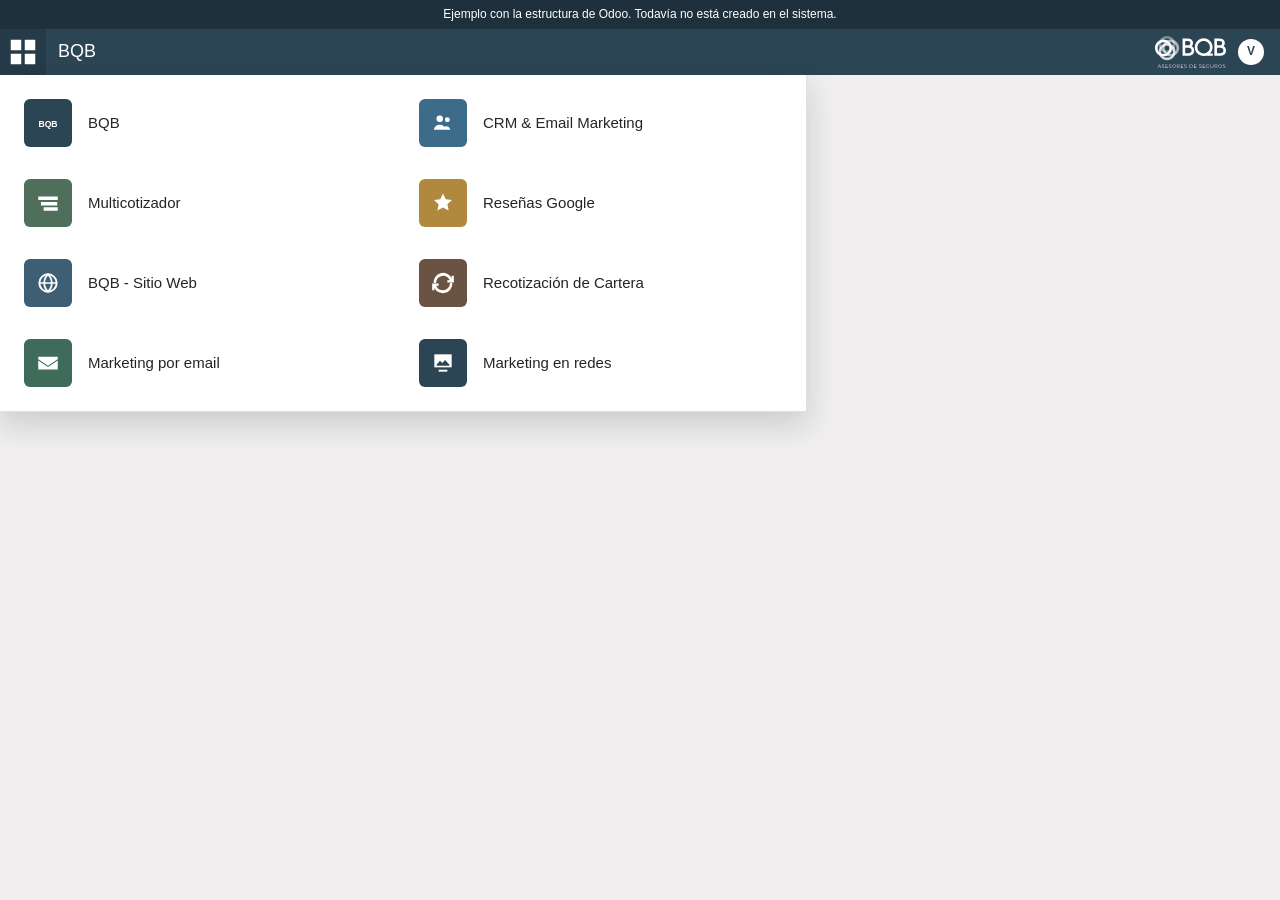
==== commit 19c48ae3: "Deja la barra de CRM y Email Marketing como la de Odoo, con el logo de BQB." ====
--- a/index.html
+++ b/index.html
@@ -14,12 +14,12 @@
   <div class="o_web_client">
     <header class="o_main_navbar">
       <div class="o-dropdown dropdown o-dropdown--no-caret o_navbar_apps_menu show">
-        <button type="button" class="o_menu_toggle" aria-label="Aplicaciones" aria-expanded="true" aria-controls="apps-menu">
-          <i></i><i></i><i></i><i></i><i></i><i></i><i></i><i></i><i></i>
+        <button type="button" class="dropdown-toggle o_menu_toggle" aria-label="Aplicaciones" aria-expanded="true" aria-controls="apps-menu">
+          <i class="fa fa-th-large" aria-hidden="true"><svg viewBox="0 0 32 32"><path fill="currentColor" d="M2 2h12v12H2zm16 0h12v12H18zM2 18h12v12H2zm16 0h12v12H18z"/></svg></i>
         </button>
         <div class="o-dropdown--menu dropdown-menu d-block o-popper-position o-popper-position--bs" id="apps-menu" role="menu">
           <span class="dropdown-item o_app" role="none"><a role="menuitem" href="#" data-odoo="BQB"><span class="o_app_icon" style="background:#2c4554"><svg viewBox="0 0 24 24" aria-hidden="true"><text x="12" y="16" text-anchor="middle" fill="#fff" font-size="8" font-family="Arial, sans-serif" font-weight="700">BQB</text></svg></span>BQB</a></span>
-          <span class="dropdown-item o_app" role="none"><a role="menuitem" href="#" data-odoo="CRM &amp; Email Marketing"><span class="o_app_icon" style="background:#3d6b8a"><svg viewBox="0 0 24 24" aria-hidden="true"><circle cx="9" cy="8" r="3" fill="#fff"/><circle cx="16" cy="9" r="2.3" fill="#fff"/><path fill="#fff" d="M3.5 18.2c.6-3 2.8-4.6 5.5-4.6s4.9 1.6 5.5 4.6H3.5zm8.2 0c.2-2 1.5-3.2 3.4-3.2 1.9 0 3.2 1.2 3.6 3.2h-7z"/></svg></span>CRM &amp; Email Marketing</a></span>
+          <span class="dropdown-item o_app" role="none"><a role="menuitem" href="crm.html"><span class="o_app_icon" style="background:#3d6b8a"><svg viewBox="0 0 24 24" aria-hidden="true"><circle cx="9" cy="8" r="3" fill="#fff"/><circle cx="16" cy="9" r="2.3" fill="#fff"/><path fill="#fff" d="M3.5 18.2c.6-3 2.8-4.6 5.5-4.6s4.9 1.6 5.5 4.6H3.5zm8.2 0c.2-2 1.5-3.2 3.4-3.2 1.9 0 3.2 1.2 3.6 3.2h-7z"/></svg></span>CRM &amp; Email Marketing</a></span>
           <span class="dropdown-item o_app" role="none"><a role="menuitem" href="#" data-odoo="Multicotizador"><span class="o_app_icon" style="background:#4f6f5b"><svg viewBox="0 0 24 24" aria-hidden="true"><path fill="#fff" d="M3 6h18v3.2H3zM5.5 11h15v3.2h-15zM8 16h13v3.2H8z"/></svg></span>Multicotizador</a></span>
           <span class="dropdown-item o_app" role="none"><a role="menuitem" href="#" data-odoo="Reseñas Google"><span class="o_app_icon" style="background:#b0893e"><svg viewBox="0 0 24 24" aria-hidden="true"><path fill="#fff" d="M12 3.2 14.5 8.6l5.8.7-4.3 3.9 1.2 5.7L12 16.2 6.8 19l1.2-5.7L3.7 9.3l5.8-.7z"/></svg></span>Reseñas Google</a></span>
           <span class="dropdown-item o_app" role="none"><a role="menuitem" href="#" data-odoo="BQB - Sitio Web"><span class="o_app_icon" style="background:#3e5f73"><svg viewBox="0 0 24 24" aria-hidden="true"><circle cx="12" cy="12" r="8" fill="none" stroke="#fff" stroke-width="1.8"/><path fill="none" stroke="#fff" stroke-width="1.6" d="M4 12h16M12 4c2.3 2.2 3.5 4.9 3.5 8s-1.2 5.8-3.5 8c-2.3-2.2-3.5-4.9-3.5-8s1.2-5.8 3.5-8z"/></svg></span>BQB - Sitio Web</a></span>
@@ -31,13 +31,14 @@
       </div>
       <span class="o_menu_brand">BQB</span>
       <span class="o_navbar_spacer"></span>
+      <img class="o_menu_logo" src="logo-bqb.svg" alt="BQB">
       <span class="o_user" title="Victoria Quiroga">V</span>
     </header>
 
     <div class="o_action_manager">
       <div class="o_home">
         <h1>Aplicaciones</h1>
-        <p>Marketing en redes abre el portal de placas. Las demás aplicaciones siguen en Odoo.</p>
+        <p>Marketing en redes abre el portal de placas. CRM &amp; Email Marketing abre el portal de contactos y emails. Las demás aplicaciones siguen en Odoo.</p>
       </div>
     </div>
   </div>
--- a/styles.css
+++ b/styles.css
@@ -33,17 +33,16 @@
 .o_main_navbar {
   display: flex;
   align-items: center;
-  gap: 12px;
   position: relative;
   height: 46px;
-  padding: 0 12px;
+  padding: 0 16px 0 0;
   background: var(--odoo);
   color: #fff;
 }
 
 .o_navbar_apps_menu { display: flex; align-items: center; }
 
-.o-dropdown--menu {
+.o_navbar_apps_menu .o-dropdown--menu {
   display: none;
   position: absolute;
   top: 100%;
@@ -105,19 +104,40 @@
 
 .o_menu_toggle {
   display: grid;
-  grid-template-columns: repeat(3, 4px);
-  gap: 3px;
-  width: 28px;
-  height: 28px;
-  padding: 5px;
+  place-items: center;
+  width: 46px;
+  height: 46px;
+  padding: 0;
   border: 0;
   background: transparent;
-}
-
-.o_menu_toggle i { width: 4px; height: 4px; border-radius: 1px; background: #fff; }
-
-.o_menu_brand { font-size: 18px; font-weight: 500; }
+  color: #fff;
+}
+
+.o_menu_toggle:hover,
+.o_navbar_apps_menu.show .o_menu_toggle { background: rgba(0, 0, 0, 0.15); }
+
+.fa-th-large { display: block; width: 28px; height: 28px; }
+.fa-th-large svg { display: block; width: 28px; height: 28px; }
+
+.o_menu_sections { display: flex; align-items: stretch; height: 46px; }
+
+.o_menu_sections .dropdown-toggle {
+  height: 46px;
+  padding: 0 16px;
+  border: 0;
+  background: transparent;
+  color: #fff;
+  font-size: 14px;
+  line-height: 46px;
+  white-space: nowrap;
+}
+
+.o_menu_sections .dropdown-toggle:hover,
+.o_menu_sections .dropdown-toggle.is-active { background: rgba(0, 0, 0, 0.15); }
+
+.o_menu_brand { margin-left: 12px; font-size: 18px; font-weight: 500; }
 .o_navbar_spacer { flex: 1; }
+.o_menu_logo { height: 32px; width: auto; margin-right: 12px; }
 
 .o_user {
   display: grid;
@@ -327,6 +347,8 @@
 }
 
 .o_kanban_record { cursor: pointer; }
+a.o_kanban_record { color: inherit; text-decoration: none; }
+a.o_kanban_record:hover { border-color: var(--odoo); }
 
 .llegada-nota { margin: 0 0 16px; color: var(--muted); }
 
@@ -664,5 +686,6 @@
   .o_form_statusbar { flex-wrap: wrap; justify-content: flex-start; }
   .swatches { grid-template-columns: repeat(7, 32px); gap: 12px; }
   .swatch i { width: 32px; height: 32px; }
-  .o-dropdown--menu { grid-template-columns: 1fr; }
-}
+  .o_navbar_apps_menu .o-dropdown--menu { grid-template-columns: 1fr; }
+  .o_main_navbar { overflow-x: auto; }
+}
